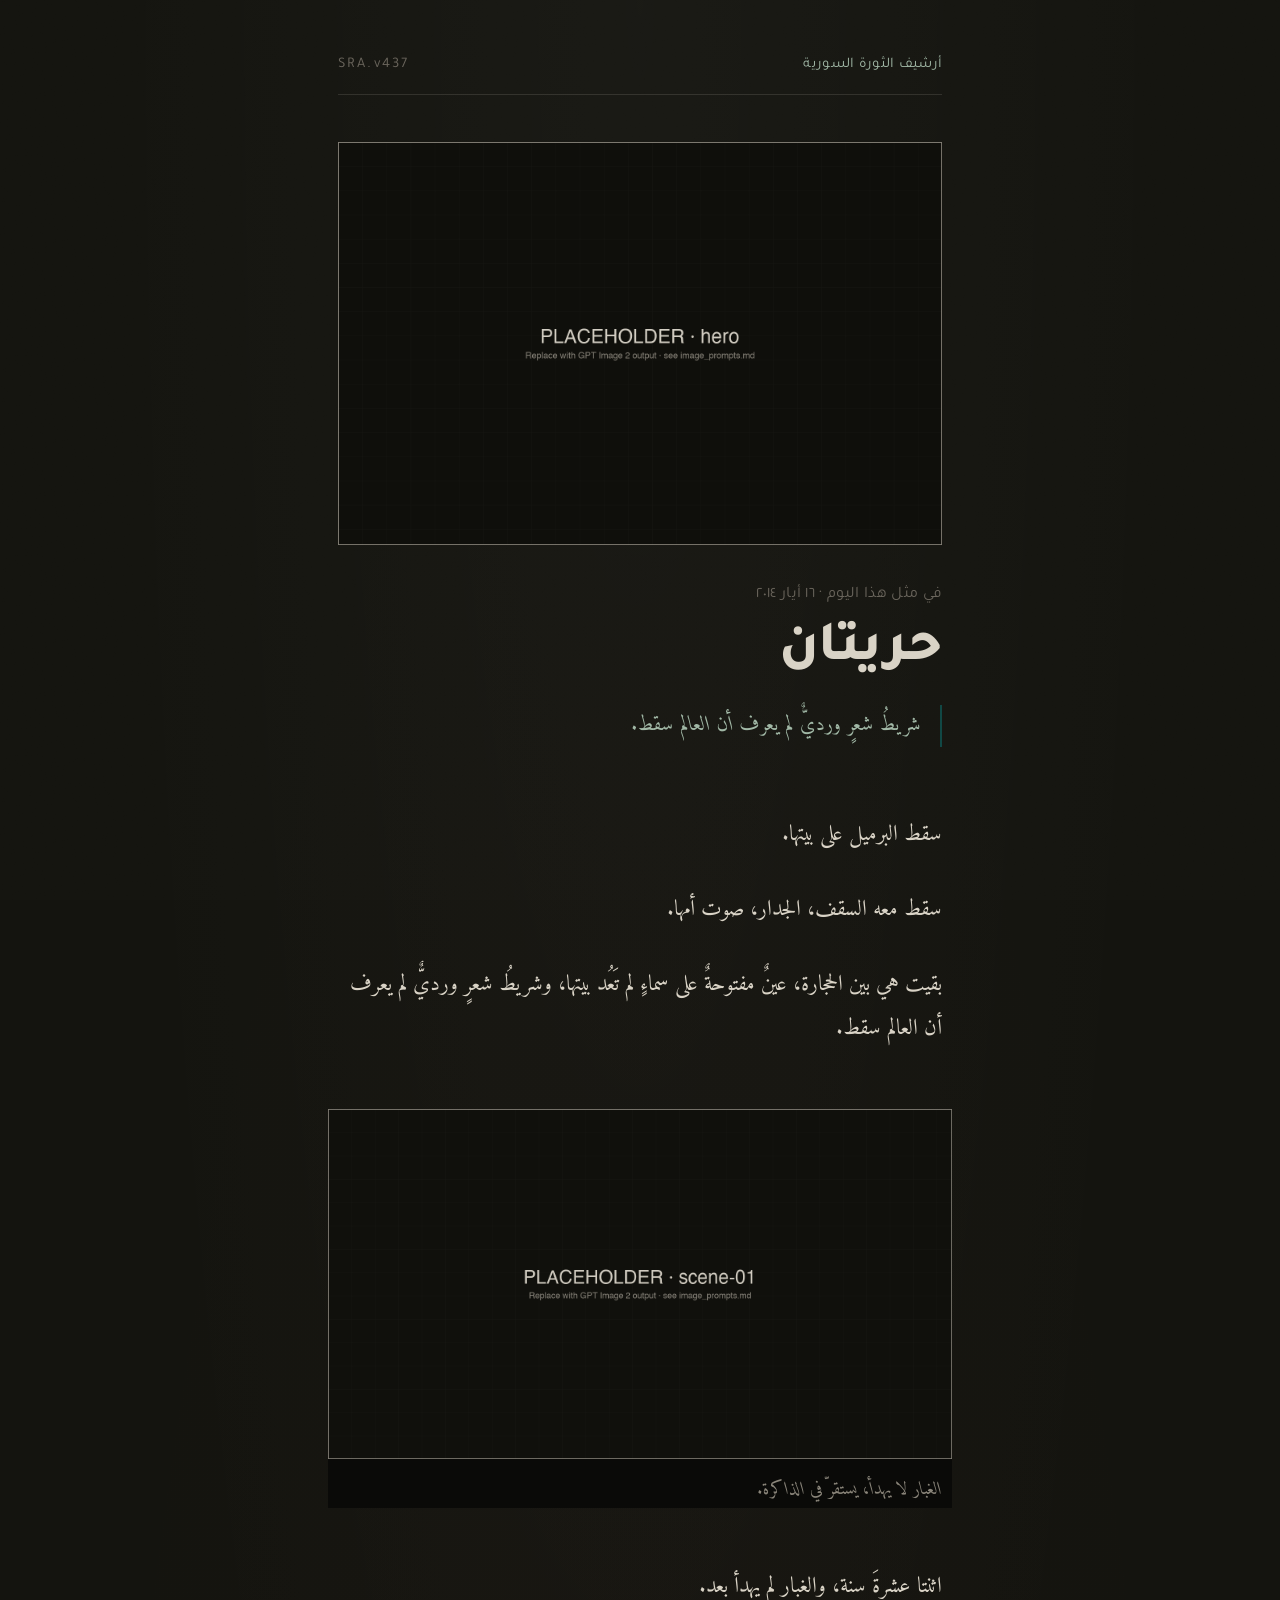
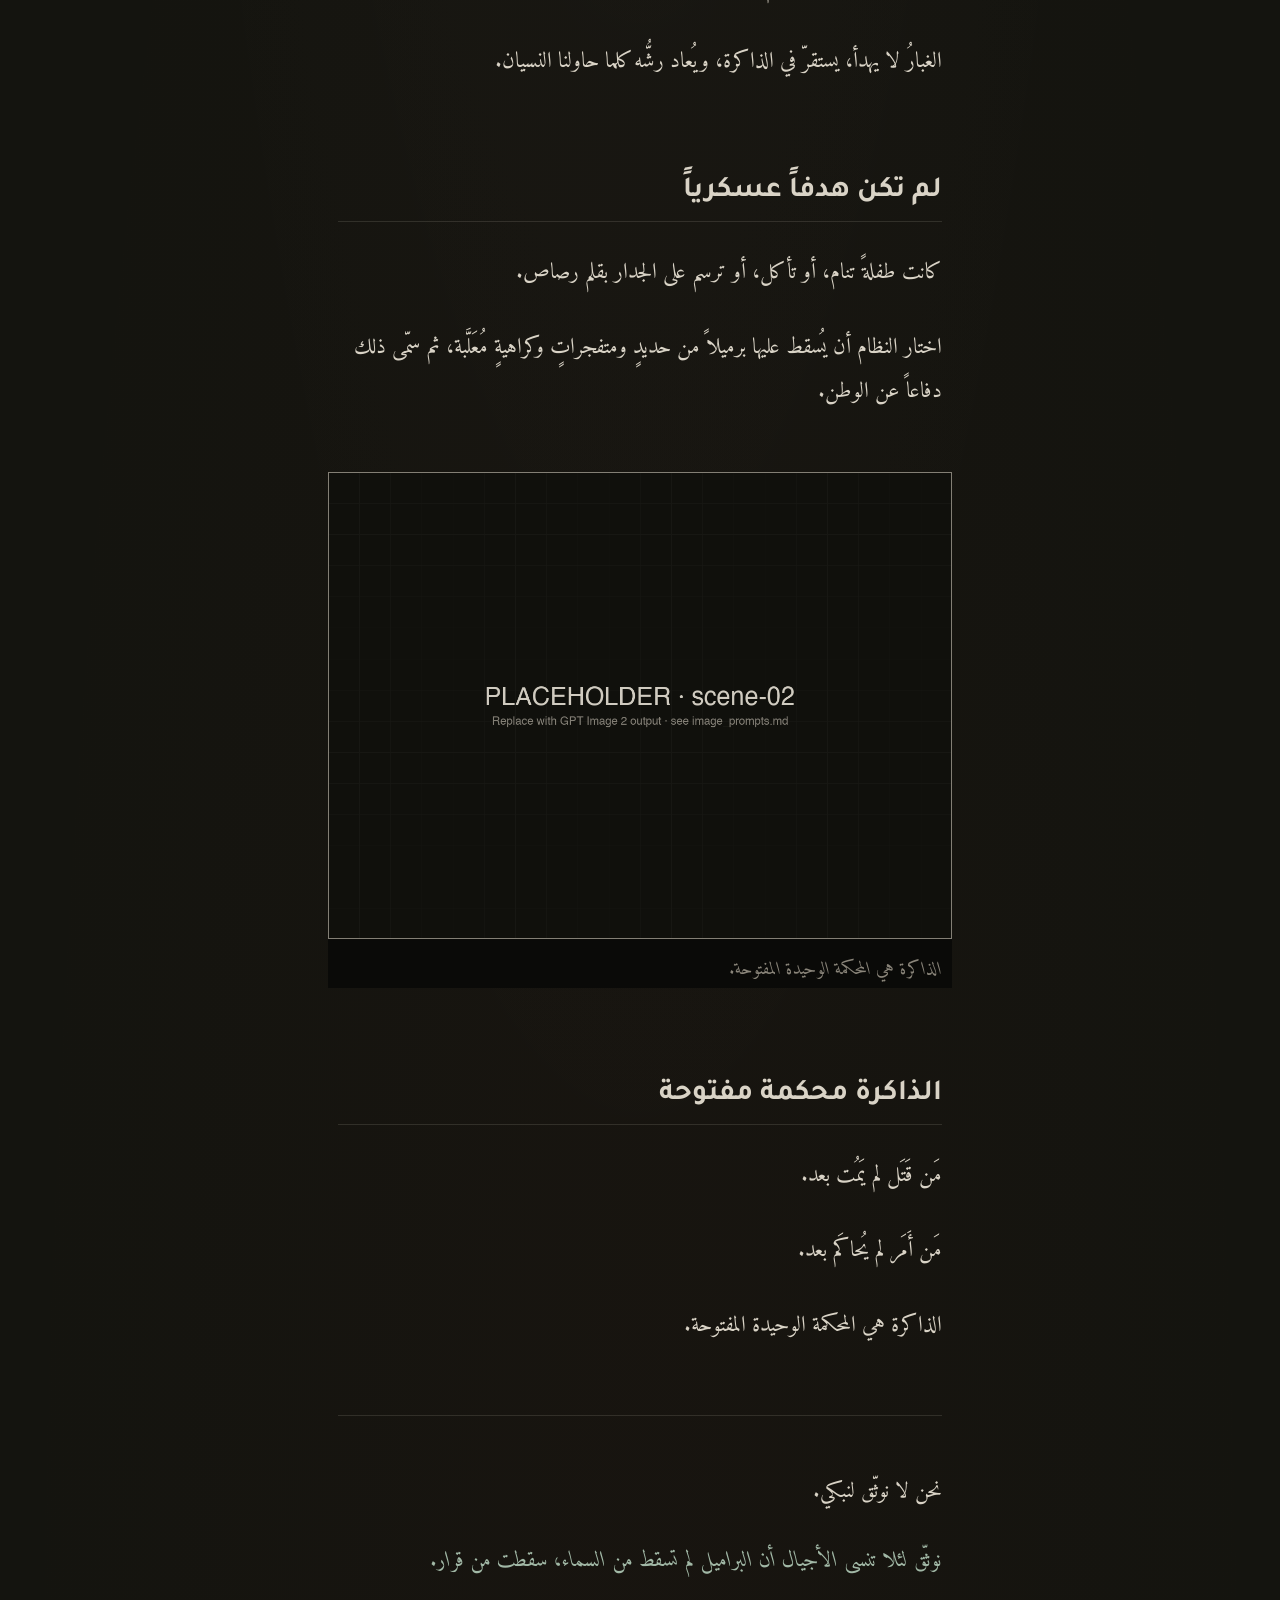
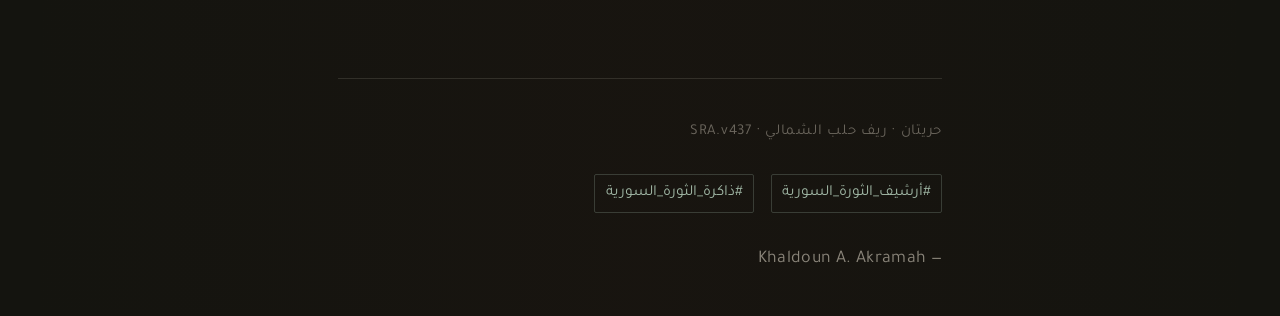
==== output/index.html @ 5348c0ab "Initial KhaldounVisualBuilder — system bootstrap - AGENTS.md: 9 hard rules + frontmatter handling + " ====
<!DOCTYPE html>
<html lang="ar" dir="rtl">
<head>
  <meta charset="UTF-8" />
  <meta name="viewport" content="width=device-width, initial-scale=1" />
  <title>حريتان — ١٦ أيار ٢٠١٤</title>
  <meta name="description" content="البراميل لم تسقط من السماء، سقطت من قرار. أرشيف الثورة السورية." />
  <link rel="preconnect" href="https://fonts.googleapis.com">
  <link rel="preconnect" href="https://fonts.gstatic.com" crossorigin>
  <link href="https://fonts.googleapis.com/css2?family=Tajawal:wght@400;500;700;800&family=Amiri:ital,wght@0,400;0,700;1,400&display=swap" rel="stylesheet">
  <link rel="stylesheet" href="style.css" />
</head>
<body>
  <main>

    <header class="archive-strip">
      <span class="archive-label">أرشيف الثورة السورية</span>
      <span class="archive-code">SRA.v437</span>
    </header>

    <section class="hero">
      <figure>
        <img src="images/hero.png" alt="بين الحجارة، شريط شعر وردي وغبار يستقر." />
      </figure>
      <p class="dateline">في مثل هذا اليوم &middot; ١٦ أيار ٢٠١٤</p>
      <h1>حريتان</h1>
      <p class="caption">شريطُ شعرٍ ورديٌّ لم يعرف أن العالم سقط.</p>
    </section>

    <article>

      <p>سقط البرميل على بيتها.</p>
      <p>سقط معه السقف، الجدار، صوت أمها.</p>
      <p>بقيت هي بين الحجارة، عينٌ مفتوحةٌ على سماءٍ لم تَعُد بيتها، وشريطُ شعرٍ ورديٌّ لم يعرف أن العالم سقط.</p>

      <figure class="inline">
        <img src="images/scene-01.png" alt="غبار يستقر فوق ركام بيت بعد سنوات." />
        <figcaption>الغبار لا يهدأ، يستقرّ في الذاكرة.</figcaption>
      </figure>

      <p>اثنتا عشرةَ سنة، والغبار لم يهدأ بعد.</p>
      <p>الغبارُ لا يهدأ، يستقرّ في الذاكرة، ويُعاد رشُّه كلما حاولنا النسيان.</p>

      <h2>لم تكن هدفاً عسكرياً</h2>
      <p>كانت طفلةً تنام، أو تأكل، أو ترسم على الجدار بقلم رصاص.</p>
      <p>اختار النظام أن يُسقط عليها برميلاً من حديدٍ ومتفجراتٍ وكراهيةٍ مُعَلَّبة، ثم سمّى ذلك دفاعاً عن الوطن.</p>

      <figure class="inline">
        <img src="images/scene-02.png" alt="ملف مفتوح فوق طاولة خشب، ضوء شرقي خافت." />
        <figcaption>الذاكرة هي المحكمة الوحيدة المفتوحة.</figcaption>
      </figure>

      <h2>الذاكرة محكمة مفتوحة</h2>
      <p>مَن قَتَل لم يَمُت بعد.</p>
      <p>مَن أَمَر لم يُحاكَم بعد.</p>
      <p>الذاكرة هي المحكمة الوحيدة المفتوحة.</p>

      <hr />

      <p class="closing">نحن لا نوثّق لنبكي.</p>
      <p class="closing">نوثّق لئلا تنسى الأجيال أن البراميل لم تسقط من السماء، سقطت من قرار.</p>

    </article>

    <footer>
      <p class="location">حريتان &middot; ريف حلب الشمالي &middot; SRA.v437</p>
      <p class="tags">
        <span class="tag">#أرشيف_الثورة_السورية</span>
        <span class="tag">#ذاكرة_الثورة_السورية</span>
      </p>
      <p class="signature">— Khaldoun A. Akramah</p>
    </footer>

  </main>
</body>
</html>
---- output/style.css ----
/* KhaldounVisualBuilder — حريتان
   التصنيف البصري: 1 — ثقيل/أرشيفي
   اللوحة: خرسانة باردة + تآكل + رماد + لون سوريا للتوقيع
*/

:root {
  /* لوحة ثقيلة/أرشيفية */
  --bg:          #14140f;     /* رماد ليلي */
  --paper:       #1c1c17;     /* ورق محروق */
  --ink:         #d9d3c6;     /* عظمي مُترَّب */
  --ink-dim:     #8a857a;     /* رمادي دافئ */
  --muted:       #6a655c;
  --rule:        rgba(217, 211, 198, 0.14);

  /* لمسات سوريا — للتوقيع والأقسام البارزة */
  --syria-deep:  #114845;
  --syria-soft:  #A1B8A6;
  --blood:       #7a1f1f;     /* ختم أرشيفي خافت */

  /* تيبوغرافيا */
  --serif:    "Amiri", "Times New Roman", serif;          /* للمتن — وقار */
  --sans:     "Tajawal", "IBM Plex Sans Arabic", system-ui, sans-serif;

  --max-w:    680px;
  --gutter:   clamp(1rem, 4vw, 2rem);
}

* { box-sizing: border-box; }

html, body {
  margin: 0;
  padding: 0;
  background: var(--bg);
  color: var(--ink);
  font-family: var(--serif);
  font-size: clamp(1.05rem, 1rem + 0.25vw, 1.18rem);
  line-height: 2;
  text-rendering: optimizeLegibility;
  -webkit-font-smoothing: antialiased;
  background-image:
    radial-gradient(ellipse at top, rgba(255,255,255,0.025), transparent 60%),
    radial-gradient(ellipse at bottom, rgba(122, 31, 31, 0.04), transparent 70%);
  min-height: 100vh;
}

/* خامة فيلم خفيفة على الخلفية كلها */
body::before {
  content: "";
  position: fixed;
  inset: 0;
  pointer-events: none;
  background-image: url("data:image/svg+xml;utf8,<svg xmlns='http://www.w3.org/2000/svg' width='200' height='200'><filter id='n'><feTurbulence type='fractalNoise' baseFrequency='0.9' numOctaves='2' stitchTiles='stitch'/><feColorMatrix values='0 0 0 0 0.85  0 0 0 0 0.83  0 0 0 0 0.78  0 0 0 0.05 0'/></filter><rect width='100%25' height='100%25' filter='url(%23n)'/></svg>");
  opacity: 0.55;
  mix-blend-mode: overlay;
  z-index: 1;
}

main {
  position: relative;
  z-index: 2;
  max-width: var(--max-w);
  margin: 0 auto;
  padding: var(--gutter);
}

/* شريط أرشيف علوي */
.archive-strip {
  display: flex;
  justify-content: space-between;
  align-items: center;
  padding: 0.7rem 0;
  margin-bottom: 2.5rem;
  border-bottom: 1px solid var(--rule);
  font-family: var(--sans);
  font-size: 0.78rem;
  letter-spacing: 0.02em;
  color: var(--ink-dim);
  text-transform: none;
}
.archive-label {
  color: var(--syria-soft);
}
.archive-code {
  font-feature-settings: "tnum";
  letter-spacing: 0.15em;
  color: var(--muted);
}

/* Hero */
.hero {
  margin: 0 0 3.5rem;
}
.hero figure {
  margin: 0 0 1.8rem;
  position: relative;
  background: #0a0a08;
  overflow: hidden;
}
.hero img {
  width: 100%;
  height: auto;
  display: block;
  filter: contrast(1.04) saturate(0.85) brightness(0.96);
}
.hero .dateline {
  font-family: var(--sans);
  font-size: 0.85rem;
  color: var(--muted);
  letter-spacing: 0.02em;
  margin: 0 0 0.4rem;
}
.hero h1 {
  font-family: var(--sans);
  font-weight: 800;
  font-size: clamp(2rem, 1.4rem + 2.4vw, 3rem);
  line-height: 1.2;
  margin: 0 0 1rem;
  color: var(--ink);
  letter-spacing: -0.01em;
}
.hero .caption {
  font-family: var(--serif);
  font-style: italic;
  font-size: 1.1rem;
  color: var(--syria-soft);
  margin: 0;
  padding-inline-start: 1rem;
  border-inline-start: 2px solid var(--syria-deep);
}

/* المتن */
article {
  margin-top: 1rem;
}
article p {
  margin: 0 0 1.4em;
  text-align: start;
}
article h2 {
  font-family: var(--sans);
  font-weight: 700;
  font-size: clamp(1.25rem, 1.1rem + 0.7vw, 1.55rem);
  line-height: 1.4;
  margin: 3em 0 1em;
  color: var(--ink);
  padding-bottom: 0.4rem;
  border-bottom: 1px solid var(--rule);
}

/* الصور الداخلية */
figure.inline {
  margin: 2.6em -0.5rem;
  background: #0a0a08;
}
figure.inline img {
  width: 100%;
  height: auto;
  display: block;
  filter: contrast(1.03) saturate(0.85) brightness(0.95);
}
figure.inline figcaption {
  font-family: var(--serif);
  font-style: italic;
  font-size: 0.95rem;
  color: var(--ink-dim);
  margin: 0.7em 0.5rem 0;
  text-align: start;
}

/* صور placeholder قبل التوليد */
img[src$=".png"]:not([alt=""]) {
  background:
    linear-gradient(135deg, #1a1a14 0%, #0d0d09 100%);
  min-height: 200px;
}

hr {
  border: 0;
  border-top: 1px solid var(--rule);
  margin: 3em 0 2.5em;
}

p.closing {
  font-size: 1.15rem;
  color: var(--ink);
  margin-bottom: 1.2em;
}
p.closing:last-of-type {
  color: var(--syria-soft);
  font-style: italic;
}

/* Footer */
footer {
  margin-top: 5rem;
  padding-top: 2rem;
  border-top: 1px solid var(--rule);
  font-family: var(--sans);
}
footer .location {
  font-size: 0.8rem;
  color: var(--muted);
  letter-spacing: 0.05em;
  margin: 0 0 1.2rem;
}
footer .tags {
  margin: 0 0 1.5rem;
}
footer .tag {
  display: inline-block;
  font-size: 0.82rem;
  color: var(--syria-soft);
  margin-inline-end: 0.6rem;
  padding: 0.15rem 0.55rem;
  border: 1px solid rgba(161, 184, 166, 0.25);
  border-radius: 2px;
}
footer .signature {
  font-size: 0.95rem;
  color: var(--ink-dim);
  margin: 0;
  letter-spacing: 0.02em;
}

/* موبايل */
@media (max-width: 540px) {
  html, body { font-size: 1rem; line-height: 1.95; }
  main { padding: 1.1rem; }
  .archive-strip { font-size: 0.72rem; }
  figure.inline { margin-inline: 0; }
  .hero .caption { font-size: 1rem; }
}

/* احترام تفضيل تقليل الحركة (لا توجد حركة الآن، لكن مبدأياً) */
@media (prefers-reduced-motion: reduce) {
  * { animation: none !important; transition: none !important; }
}
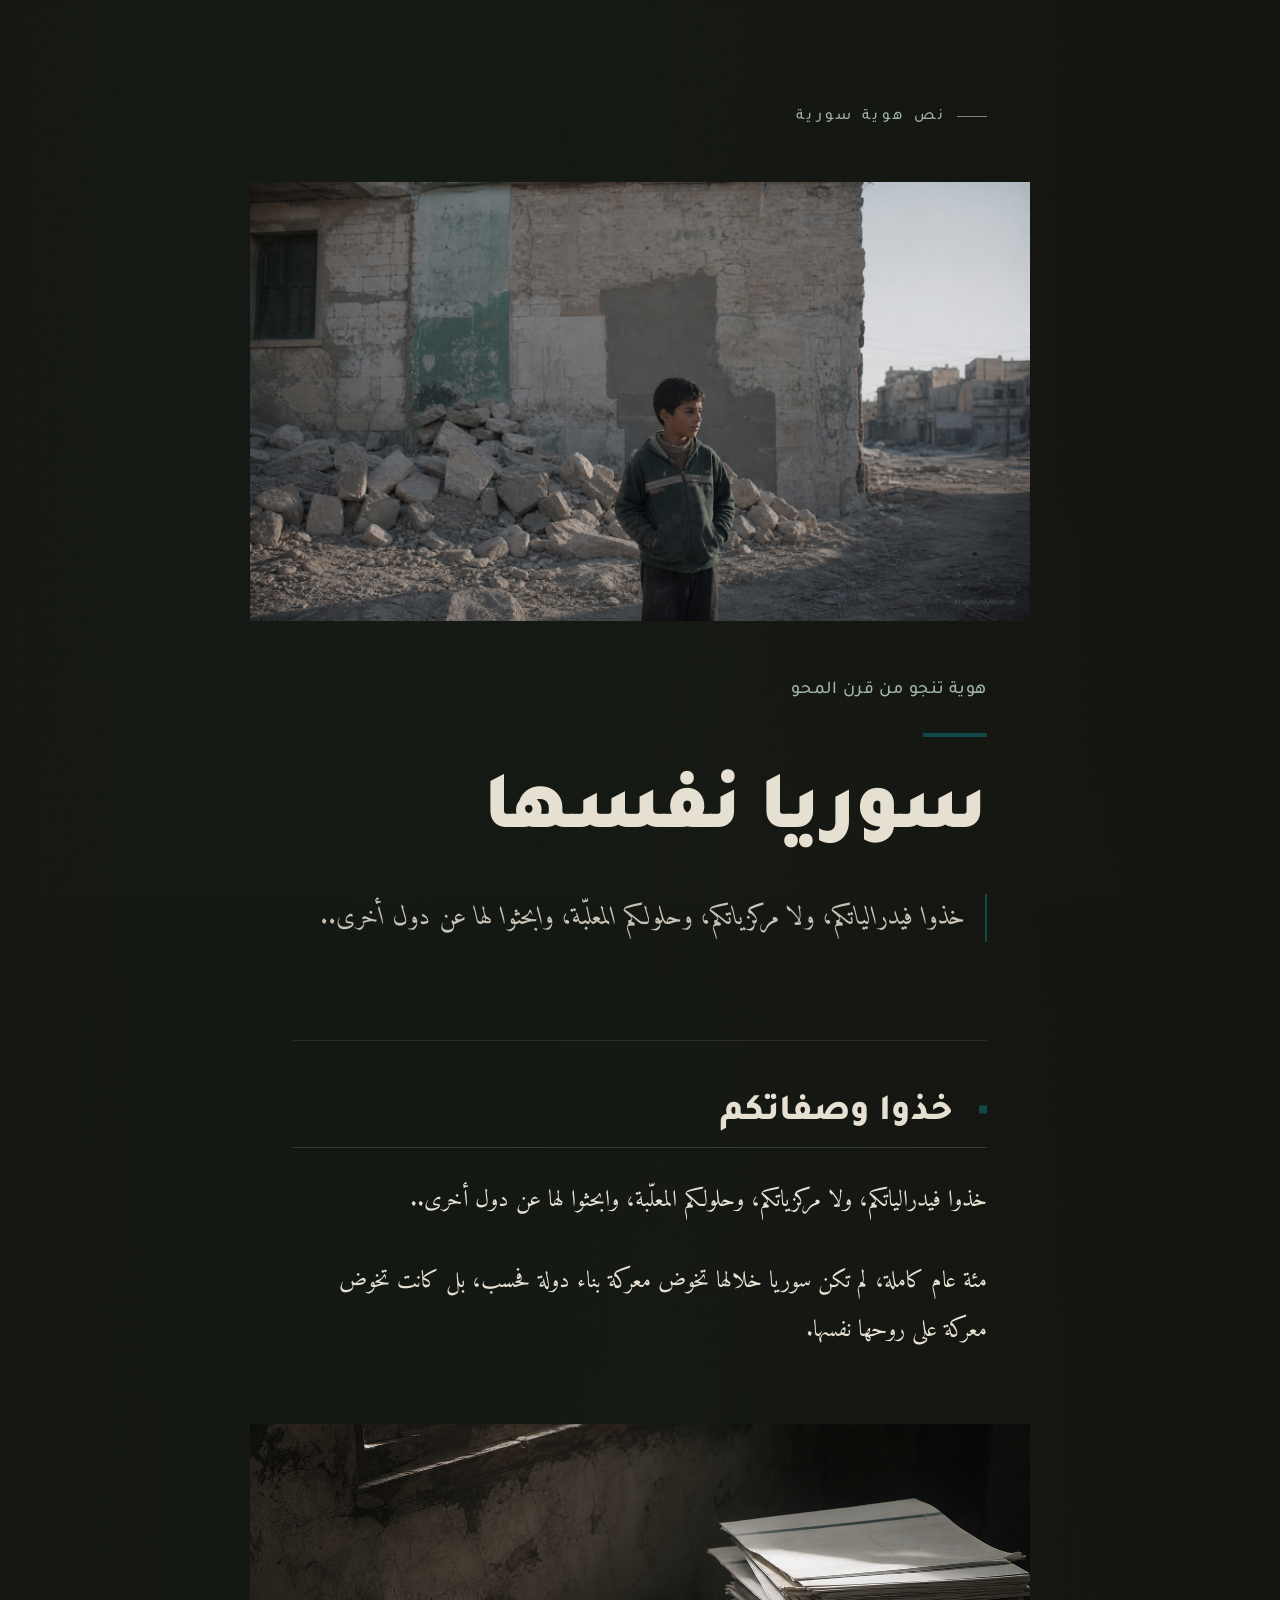
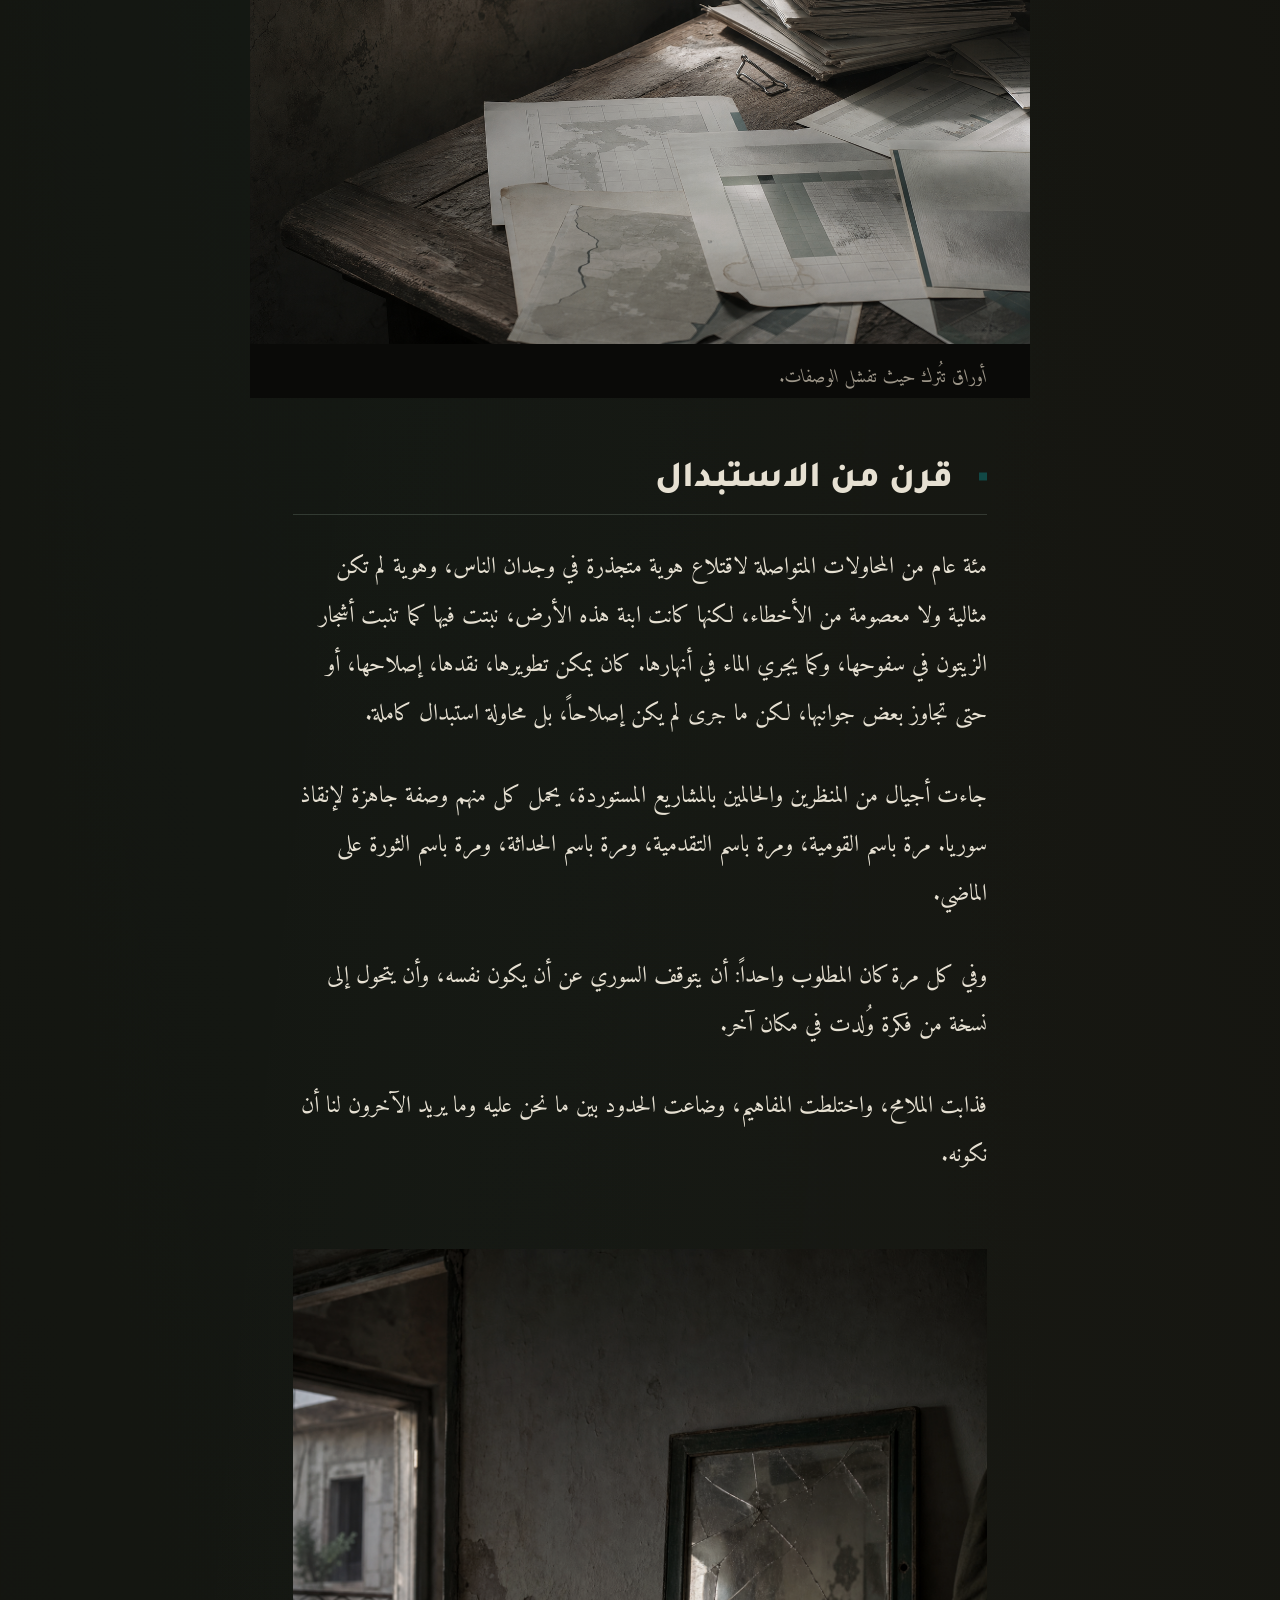
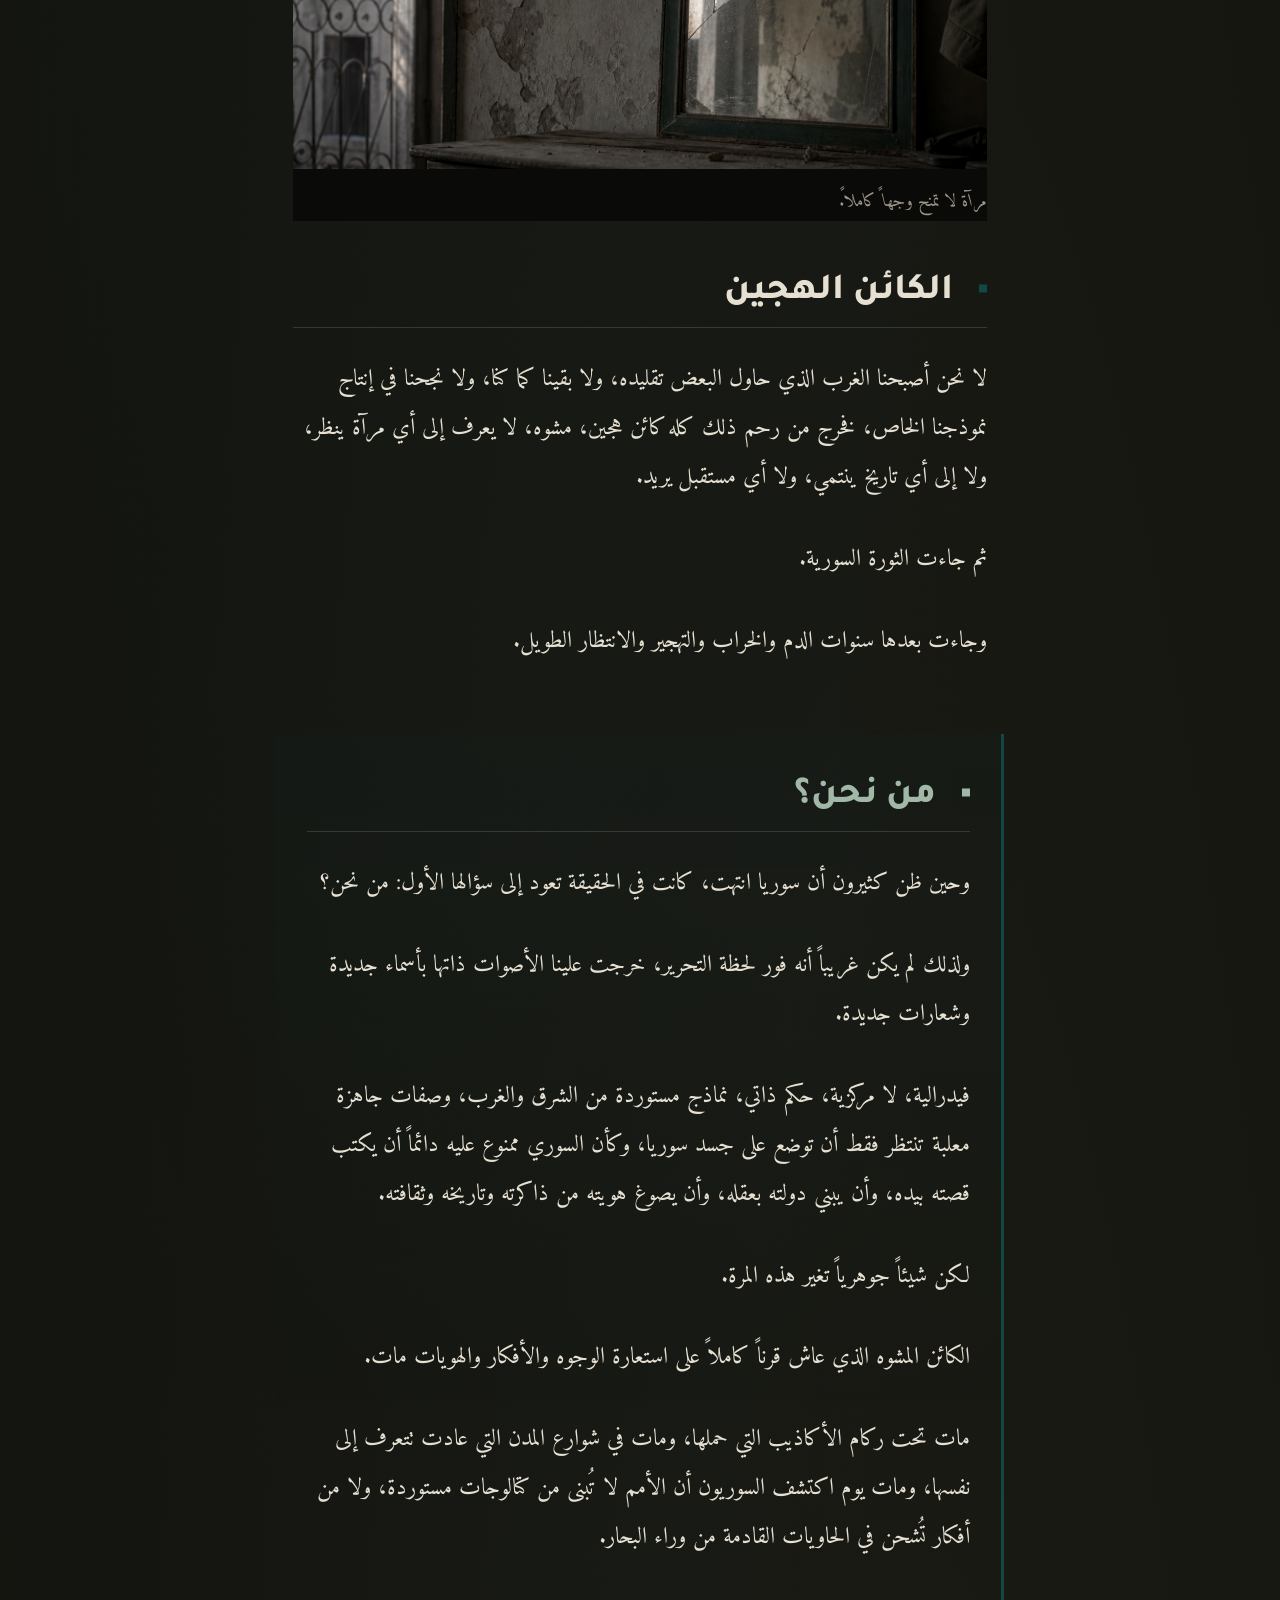
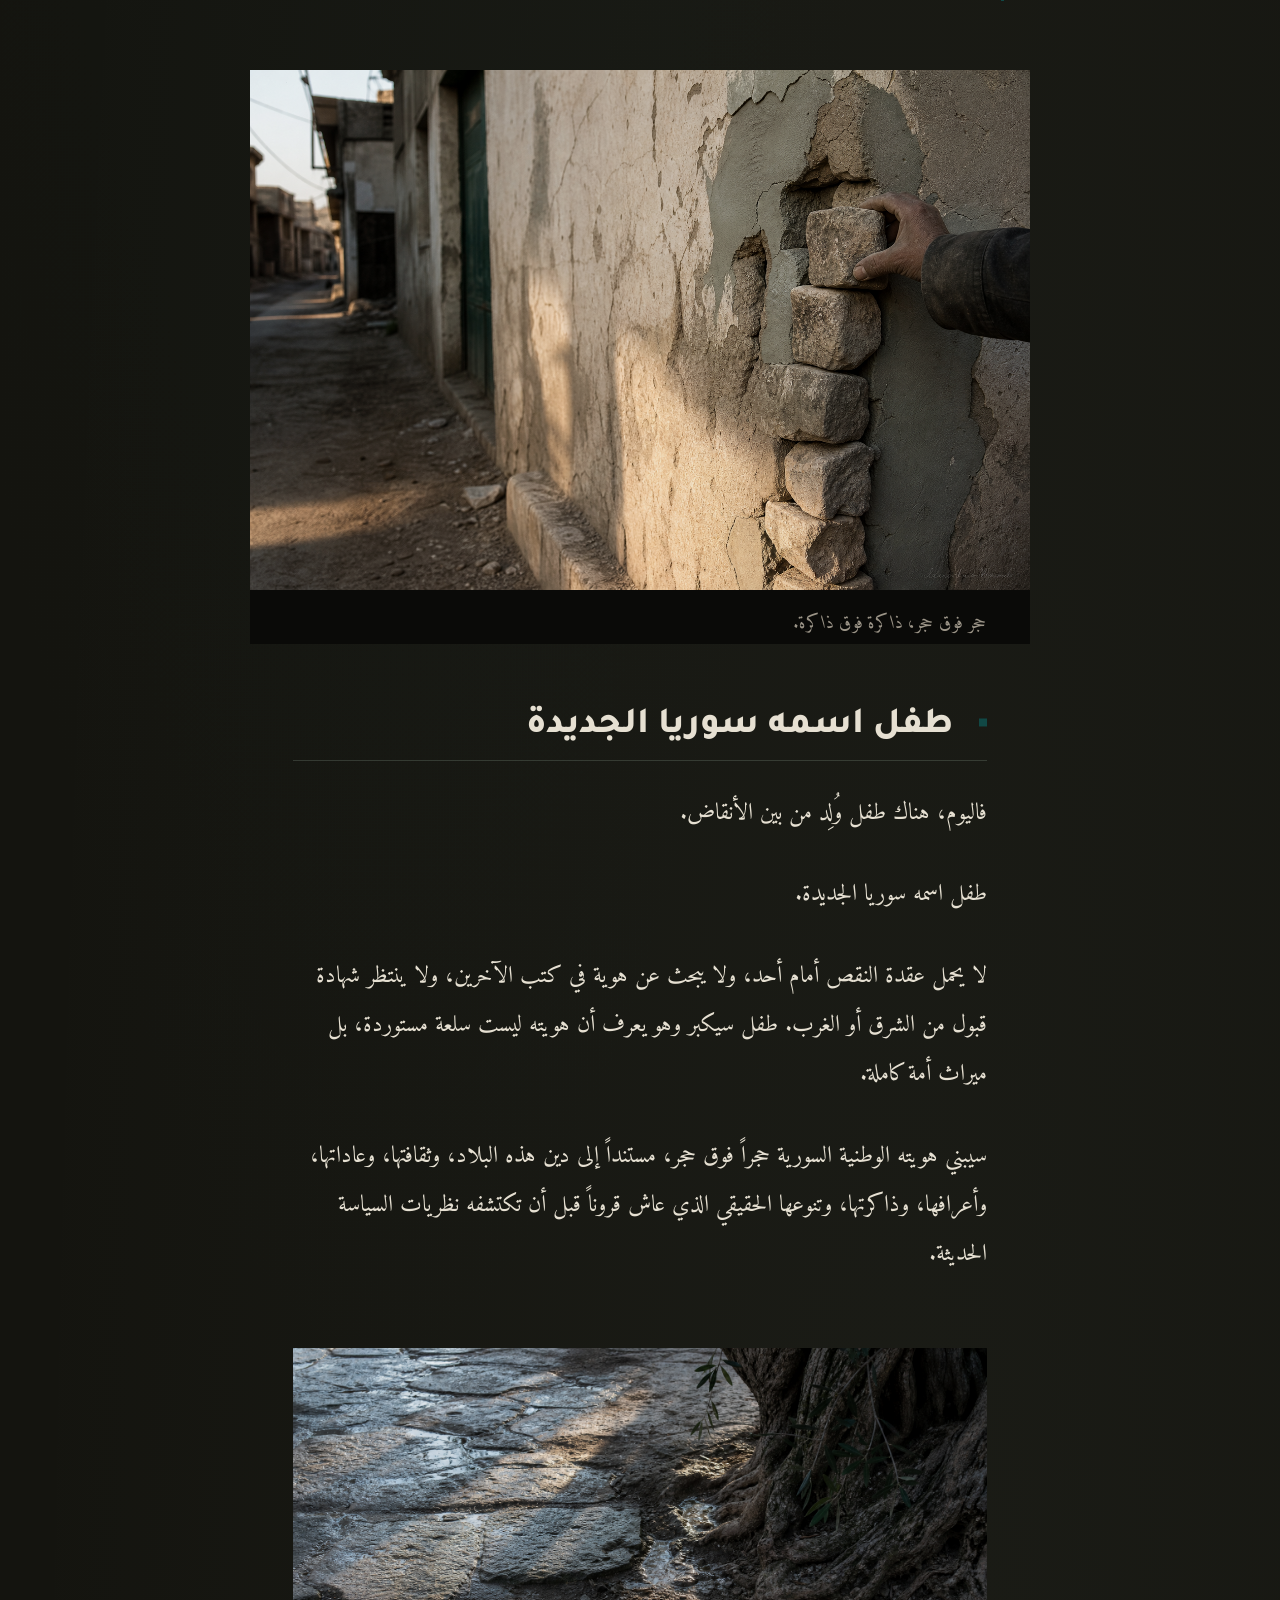
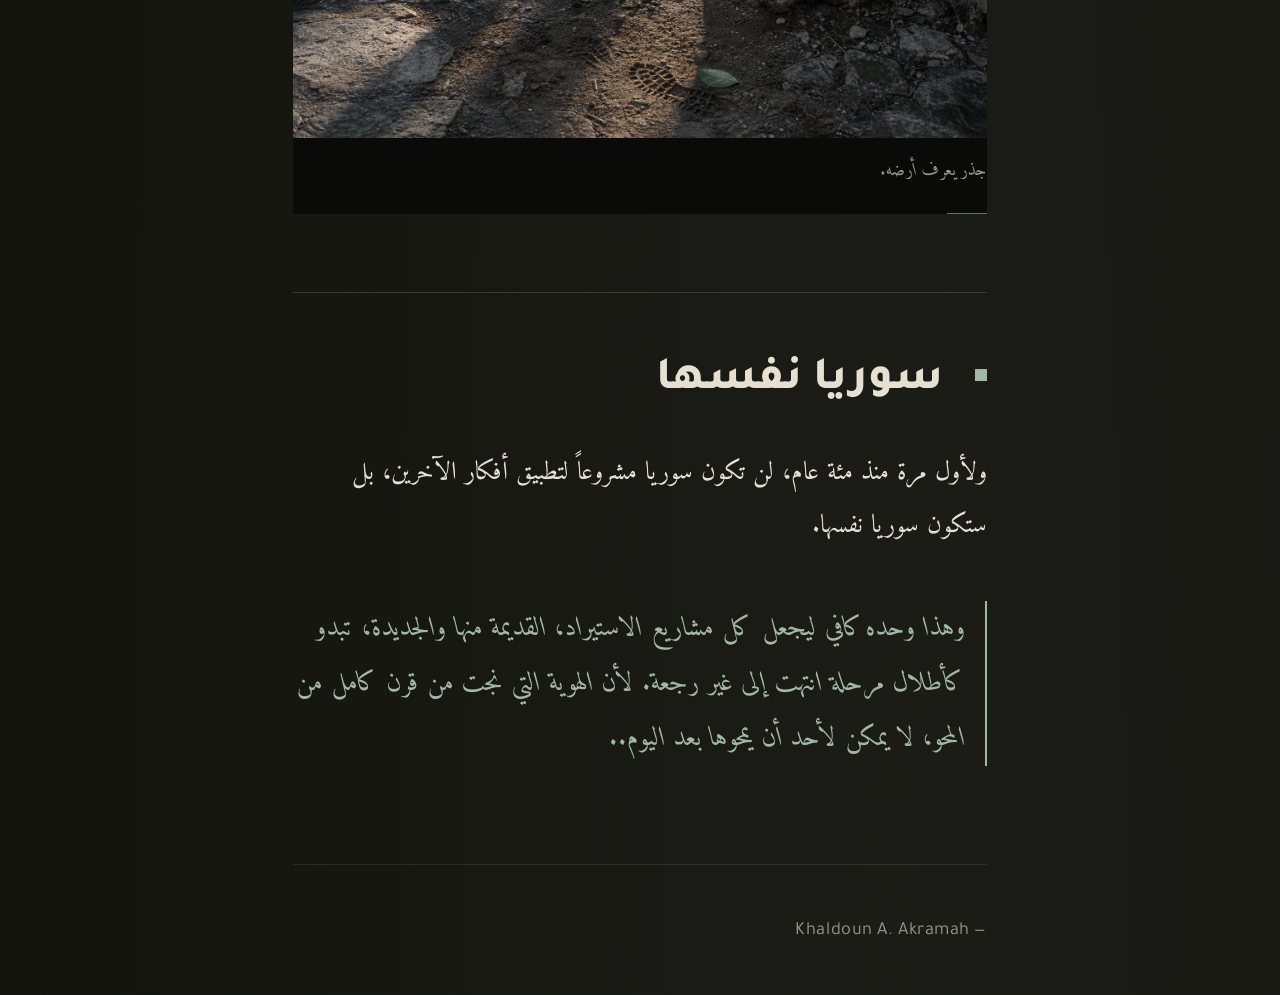
==== commit 4a7b7c74: "Refocus to HTML-only builder + سوريا نفسها build Scope shift: - KhaldounVisualBuilder now builds HTM" ====
--- a/output/index.html
+++ b/output/index.html
@@ -3,74 +3,94 @@
 <head>
   <meta charset="UTF-8" />
   <meta name="viewport" content="width=device-width, initial-scale=1" />
-  <title>حريتان — ١٦ أيار ٢٠١٤</title>
-  <meta name="description" content="البراميل لم تسقط من السماء، سقطت من قرار. أرشيف الثورة السورية." />
-  <link rel="preconnect" href="https://fonts.googleapis.com">
-  <link rel="preconnect" href="https://fonts.gstatic.com" crossorigin>
-  <link href="https://fonts.googleapis.com/css2?family=Tajawal:wght@400;500;700;800&family=Amiri:ital,wght@0,400;0,700;1,400&display=swap" rel="stylesheet">
+  <title>سوريا نفسها</title>
+  <meta name="description" content="نص عن الهوية السورية ورفض الوصفات المستوردة لبناء سوريا الجديدة." />
   <link rel="stylesheet" href="style.css" />
 </head>
-<body>
+<body class="site-page">
   <main>
-
-    <header class="archive-strip">
-      <span class="archive-label">أرشيف الثورة السورية</span>
-      <span class="archive-code">SRA.v437</span>
-    </header>
-
-    <section class="hero">
-      <figure>
-        <img src="images/hero.png" alt="بين الحجارة، شريط شعر وردي وغبار يستقر." />
+    <section class="hero" aria-labelledby="page-title">
+      <div class="kicker">نص هوية سورية</div>
+      <figure class="hero-media">
+        <img src="images/hero.png" alt="طفل هادئ يقف بين ركام مدينة سورية في ضوء صباح بارد" />
       </figure>
-      <p class="dateline">في مثل هذا اليوم &middot; ١٦ أيار ٢٠١٤</p>
-      <h1>حريتان</h1>
-      <p class="caption">شريطُ شعرٍ ورديٌّ لم يعرف أن العالم سقط.</p>
+      <div class="hero-copy">
+        <p class="overline">هوية تنجو من قرن المحو</p>
+        <h1 id="page-title">سوريا نفسها</h1>
+        <p class="lead">خذوا فيدرالياتكم، ولا مركزياتكم، وحلولكم المعلّبة، وابحثوا لها عن دول أخرى..</p>
+      </div>
     </section>
 
-    <article>
+    <article class="essay">
+      <section class="essay-section" aria-labelledby="section-recipes">
+        <h2 id="section-recipes">خذوا وصفاتكم</h2>
+        <p>خذوا فيدرالياتكم، ولا مركزياتكم، وحلولكم المعلّبة، وابحثوا لها عن دول أخرى..</p>
+        <p>مئة عام كاملة، لم تكن سوريا خلالها تخوض معركة بناء دولة فحسب، بل كانت تخوض معركة على روحها نفسها.</p>
+      </section>
 
-      <p>سقط البرميل على بيتها.</p>
-      <p>سقط معه السقف، الجدار، صوت أمها.</p>
-      <p>بقيت هي بين الحجارة، عينٌ مفتوحةٌ على سماءٍ لم تَعُد بيتها، وشريطُ شعرٍ ورديٌّ لم يعرف أن العالم سقط.</p>
-
-      <figure class="inline">
-        <img src="images/scene-01.png" alt="غبار يستقر فوق ركام بيت بعد سنوات." />
-        <figcaption>الغبار لا يهدأ، يستقرّ في الذاكرة.</figcaption>
+      <figure class="wide-figure">
+        <img src="images/scene-01.png" alt="أوراق حكومية ورسوم بيانية مهملة بلا نص مقروء على طاولة خشنة" />
+        <figcaption>أوراق تُترك حيث تفشل الوصفات.</figcaption>
       </figure>
 
-      <p>اثنتا عشرةَ سنة، والغبار لم يهدأ بعد.</p>
-      <p>الغبارُ لا يهدأ، يستقرّ في الذاكرة، ويُعاد رشُّه كلما حاولنا النسيان.</p>
+      <section class="essay-section" aria-labelledby="section-century">
+        <h2 id="section-century">قرن من الاستبدال</h2>
+        <p>مئة عام من المحاولات المتواصلة لاقتلاع هوية متجذرة في وجدان الناس، وهوية لم تكن مثالية ولا معصومة من الأخطاء، لكنها كانت ابنة هذه الأرض، نبتت فيها كما تنبت أشجار الزيتون في سفوحها، وكما يجري الماء في أنهارها. كان يمكن تطويرها، نقدها، إصلاحها، أو حتى تجاوز بعض جوانبها، لكن ما جرى لم يكن إصلاحاً، بل محاولة استبدال كاملة.</p>
+        <p>جاءت أجيال من المنظرين والحالمين بالمشاريع المستوردة، يحمل كل منهم وصفة جاهزة لإنقاذ سوريا. مرة باسم القومية، ومرة باسم التقدمية، ومرة باسم الحداثة، ومرة باسم الثورة على الماضي.</p>
+        <p>وفي كل مرة كان المطلوب واحداً: أن يتوقف السوري عن أن يكون نفسه، وأن يتحول إلى نسخة من فكرة وُلدت في مكان آخر.</p>
+        <p>فذابت الملامح، واختلطت المفاهيم، وضاعت الحدود بين ما نحن عليه وما يريد الآخرون لنا أن نكونه.</p>
+      </section>
 
-      <h2>لم تكن هدفاً عسكرياً</h2>
-      <p>كانت طفلةً تنام، أو تأكل، أو ترسم على الجدار بقلم رصاص.</p>
-      <p>اختار النظام أن يُسقط عليها برميلاً من حديدٍ ومتفجراتٍ وكراهيةٍ مُعَلَّبة، ثم سمّى ذلك دفاعاً عن الوطن.</p>
-
-      <figure class="inline">
-        <img src="images/scene-02.png" alt="ملف مفتوح فوق طاولة خشب، ضوء شرقي خافت." />
-        <figcaption>الذاكرة هي المحكمة الوحيدة المفتوحة.</figcaption>
+      <figure class="inset-figure">
+        <img src="images/scene-02.png" alt="مرآة متشققة في غرفة سورية متعبة لا تعكس وجهاً كاملاً" />
+        <figcaption>مرآة لا تمنح وجهاً كاملاً.</figcaption>
       </figure>
 
-      <h2>الذاكرة محكمة مفتوحة</h2>
-      <p>مَن قَتَل لم يَمُت بعد.</p>
-      <p>مَن أَمَر لم يُحاكَم بعد.</p>
-      <p>الذاكرة هي المحكمة الوحيدة المفتوحة.</p>
+      <section class="essay-section" aria-labelledby="section-hybrid">
+        <h2 id="section-hybrid">الكائن الهجين</h2>
+        <p>لا نحن أصبحنا الغرب الذي حاول البعض تقليده، ولا بقينا كما كنا، ولا نجحنا في إنتاج نموذجنا الخاص، فخرج من رحم ذلك كله كائن هجين، مشوه، لا يعرف إلى أي مرآة ينظر، ولا إلى أي تاريخ ينتمي، ولا أي مستقبل يريد.</p>
+        <p>ثم جاءت الثورة السورية.</p>
+        <p>وجاءت بعدها سنوات الدم والخراب والتهجير والانتظار الطويل.</p>
+      </section>
 
-      <hr />
+      <section class="essay-section question-section" aria-labelledby="section-question">
+        <h2 id="section-question">من نحن؟</h2>
+        <p>وحين ظن كثيرون أن سوريا انتهت، كانت في الحقيقة تعود إلى سؤالها الأول: من نحن؟</p>
+        <p>ولذلك لم يكن غريباً أنه فور لحظة التحرير، خرجت علينا الأصوات ذاتها بأسماء جديدة وشعارات جديدة.</p>
+        <p>فيدرالية، لا مركزية، حكم ذاتي، نماذج مستوردة من الشرق والغرب، وصفات جاهزة معلبة تنتظر فقط أن توضع على جسد سوريا، وكأن السوري ممنوع عليه دائماً أن يكتب قصته بيده، وأن يبني دولته بعقله، وأن يصوغ هويته من ذاكرته وتاريخه وثقافته.</p>
+        <p>لكن شيئاً جوهرياً تغير هذه المرة.</p>
+        <p>الكائن المشوه الذي عاش قرناً كاملاً على استعارة الوجوه والأفكار والهويات مات.</p>
+        <p>مات تحت ركام الأكاذيب التي حملها، ومات في شوارع المدن التي عادت تتعرف إلى نفسها، ومات يوم اكتشف السوريون أن الأمم لا تُبنى من كتالوجات مستوردة، ولا من أفكار تُشحن في الحاويات القادمة من وراء البحار.</p>
+      </section>
 
-      <p class="closing">نحن لا نوثّق لنبكي.</p>
-      <p class="closing">نوثّق لئلا تنسى الأجيال أن البراميل لم تسقط من السماء، سقطت من قرار.</p>
+      <figure class="wide-figure">
+        <img src="images/scene-03.png" alt="جدار سوري نصف مرمم وحجارة موضوعة بتأن في شارع هادئ" />
+        <figcaption>حجر فوق حجر، ذاكرة فوق ذاكرة.</figcaption>
+      </figure>
 
+      <section class="essay-section" aria-labelledby="section-child">
+        <h2 id="section-child">طفل اسمه سوريا الجديدة</h2>
+        <p>فاليوم، هناك طفل وُلِد من بين الأنقاض.</p>
+        <p>طفل اسمه سوريا الجديدة.</p>
+        <p>لا يحمل عقدة النقص أمام أحد، ولا يبحث عن هوية في كتب الآخرين، ولا ينتظر شهادة قبول من الشرق أو الغرب. طفل سيكبر وهو يعرف أن هويته ليست سلعة مستوردة، بل ميراث أمة كاملة.</p>
+        <p>سيبني هويته الوطنية السورية حجراً فوق حجر، مستنداً إلى دين هذه البلاد، وثقافتها، وعاداتها، وأعرافها، وذاكرتها، وتنوعها الحقيقي الذي عاش قروناً قبل أن تكتشفه نظريات السياسة الحديثة.</p>
+      </section>
+
+      <figure class="inset-figure final-figure">
+        <img src="images/scene-04.png" alt="ظل شجرة زيتون قرب حجر قديم وأثر ماء على أرض سورية" />
+        <figcaption>جذر يعرف أرضه.</figcaption>
+      </figure>
+
+      <section class="essay-section ending-section" aria-labelledby="section-itself">
+        <h2 id="section-itself">سوريا نفسها</h2>
+        <p>ولأول مرة منذ مئة عام، لن تكون سوريا مشروعاً لتطبيق أفكار الآخرين، بل ستكون سوريا نفسها.</p>
+        <p>وهذا وحده كافي ليجعل كل مشاريع الاستيراد، القديمة منها والجديدة، تبدو كأطلال مرحلة انتهت إلى غير رجعة. لأن الهوية التي نجت من قرن كامل من المحو، لا يمكن لأحد أن يمحوها بعد اليوم..</p>
+      </section>
     </article>
 
     <footer>
-      <p class="location">حريتان &middot; ريف حلب الشمالي &middot; SRA.v437</p>
-      <p class="tags">
-        <span class="tag">#أرشيف_الثورة_السورية</span>
-        <span class="tag">#ذاكرة_الثورة_السورية</span>
-      </p>
-      <p class="signature">— Khaldoun A. Akramah</p>
+      <p>— Khaldoun A. Akramah</p>
     </footer>
-
   </main>
 </body>
 </html>
--- a/output/style.css
+++ b/output/style.css
@@ -1,28 +1,41 @@
-/* KhaldounVisualBuilder — حريتان
-   التصنيف البصري: 1 — ثقيل/أرشيفي
-   اللوحة: خرسانة باردة + تآكل + رماد + لون سوريا للتوقيع
+/* KhaldounVisualBuilder — سوريا نفسها
+   التصنيف البصري: 4 — شاعري/تأملي (Hope with Wound)
+   اللوحة: deep Syrian green + soft sage + charcoal + aged ivory + concrete + muted earth
+   متوافق مع: output/index.html + output/poster.html
 */
 
+@import url("https://fonts.googleapis.com/css2?family=Tajawal:wght@400;500;700;900&family=Amiri:wght@400;700&display=swap");
+
 :root {
-  /* لوحة ثقيلة/أرشيفية */
-  --bg:          #14140f;     /* رماد ليلي */
-  --paper:       #1c1c17;     /* ورق محروق */
-  --ink:         #d9d3c6;     /* عظمي مُترَّب */
-  --ink-dim:     #8a857a;     /* رمادي دافئ */
-  --muted:       #6a655c;
-  --rule:        rgba(217, 211, 198, 0.14);
-
-  /* لمسات سوريا — للتوقيع والأقسام البارزة */
-  --syria-deep:  #114845;
-  --syria-soft:  #A1B8A6;
-  --blood:       #7a1f1f;     /* ختم أرشيفي خافت */
+  /* الخلفية */
+  --bg:           #14140f;
+  --bg-paper:     #1a1a14;
+  --bg-card:      #1c1c17;
+
+  /* النص */
+  --ink:          #e6e0d2;
+  --ink-soft:     #c9c3b5;
+  --ink-dim:      #9c9588;
+  --muted:        #6a655c;
+
+  /* سوريا */
+  --syria-deep:   #114845;
+  --syria-soft:   #A1B8A6;
+  --syria-glow:   rgba(161, 184, 166, 0.12);
+
+  /* أرضي */
+  --earth:        #3a342a;
+  --stone:        #2a2620;
+  --rule:         rgba(230, 224, 210, 0.10);
+  --rule-bold:    rgba(161, 184, 166, 0.22);
 
   /* تيبوغرافيا */
-  --serif:    "Amiri", "Times New Roman", serif;          /* للمتن — وقار */
-  --sans:     "Tajawal", "IBM Plex Sans Arabic", system-ui, sans-serif;
-
-  --max-w:    680px;
-  --gutter:   clamp(1rem, 4vw, 2rem);
+  --serif:        "Amiri", "Times New Roman", serif;
+  --sans:         "Tajawal", "IBM Plex Sans Arabic", system-ui, sans-serif;
+
+  --max-w:        780px;
+  --max-w-wide:   1100px;
+  --gutter:       clamp(1rem, 4vw, 2.2rem);
 }
 
 * { box-sizing: border-box; }
@@ -33,24 +46,27 @@
   background: var(--bg);
   color: var(--ink);
   font-family: var(--serif);
-  font-size: clamp(1.05rem, 1rem + 0.25vw, 1.18rem);
-  line-height: 2;
+  font-size: clamp(1.08rem, 1rem + 0.3vw, 1.22rem);
+  line-height: 2.1;
   text-rendering: optimizeLegibility;
   -webkit-font-smoothing: antialiased;
+  min-height: 100vh;
+}
+
+body {
   background-image:
-    radial-gradient(ellipse at top, rgba(255,255,255,0.025), transparent 60%),
-    radial-gradient(ellipse at bottom, rgba(122, 31, 31, 0.04), transparent 70%);
-  min-height: 100vh;
-}
-
-/* خامة فيلم خفيفة على الخلفية كلها */
+    radial-gradient(ellipse at 30% 0%, rgba(17, 72, 69, 0.10), transparent 60%),
+    radial-gradient(ellipse at 70% 100%, rgba(161, 184, 166, 0.05), transparent 70%);
+}
+
+/* خامة فيلم */
 body::before {
   content: "";
   position: fixed;
   inset: 0;
   pointer-events: none;
-  background-image: url("data:image/svg+xml;utf8,<svg xmlns='http://www.w3.org/2000/svg' width='200' height='200'><filter id='n'><feTurbulence type='fractalNoise' baseFrequency='0.9' numOctaves='2' stitchTiles='stitch'/><feColorMatrix values='0 0 0 0 0.85  0 0 0 0 0.83  0 0 0 0 0.78  0 0 0 0.05 0'/></filter><rect width='100%25' height='100%25' filter='url(%23n)'/></svg>");
-  opacity: 0.55;
+  background-image: url("data:image/svg+xml;utf8,<svg xmlns='http://www.w3.org/2000/svg' width='220' height='220'><filter id='n'><feTurbulence type='fractalNoise' baseFrequency='0.85' numOctaves='2' stitchTiles='stitch'/><feColorMatrix values='0 0 0 0 0.9  0 0 0 0 0.88  0 0 0 0 0.82  0 0 0 0.045 0'/></filter><rect width='100%25' height='100%25' filter='url(%23n)'/></svg>");
+  opacity: 0.5;
   mix-blend-mode: overlay;
   z-index: 1;
 }
@@ -63,175 +79,330 @@
   padding: var(--gutter);
 }
 
-/* شريط أرشيف علوي */
-.archive-strip {
-  display: flex;
-  justify-content: space-between;
-  align-items: center;
-  padding: 0.7rem 0;
-  margin-bottom: 2.5rem;
-  border-bottom: 1px solid var(--rule);
+/* =========================================
+   HERO
+   ========================================= */
+.hero {
+  margin: 0 0 4rem;
+  padding-block: 3rem 1rem;
+}
+.hero .kicker {
   font-family: var(--sans);
   font-size: 0.78rem;
-  letter-spacing: 0.02em;
-  color: var(--ink-dim);
-  text-transform: none;
-}
-.archive-label {
+  letter-spacing: 0.22em;
   color: var(--syria-soft);
-}
-.archive-code {
-  font-feature-settings: "tnum";
-  letter-spacing: 0.15em;
-  color: var(--muted);
-}
-
-/* Hero */
-.hero {
-  margin: 0 0 3.5rem;
-}
-.hero figure {
-  margin: 0 0 1.8rem;
-  position: relative;
+  margin: 0 0 2.5rem;
+  font-weight: 500;
+}
+.hero .kicker::before {
+  content: "";
+  display: inline-block;
+  width: 30px;
+  height: 1px;
+  background: var(--syria-soft);
+  vertical-align: middle;
+  margin-inline-end: 0.7em;
+  opacity: 0.7;
+}
+
+.hero-media {
+  margin: 0 calc(-1 * var(--gutter)) 2.6rem;
   background: #0a0a08;
   overflow: hidden;
 }
-.hero img {
+.hero-media img {
   width: 100%;
   height: auto;
   display: block;
-  filter: contrast(1.04) saturate(0.85) brightness(0.96);
-}
-.hero .dateline {
-  font-family: var(--sans);
-  font-size: 0.85rem;
-  color: var(--muted);
-  letter-spacing: 0.02em;
-  margin: 0 0 0.4rem;
-}
-.hero h1 {
-  font-family: var(--sans);
-  font-weight: 800;
-  font-size: clamp(2rem, 1.4rem + 2.4vw, 3rem);
-  line-height: 1.2;
-  margin: 0 0 1rem;
-  color: var(--ink);
-  letter-spacing: -0.01em;
-}
-.hero .caption {
+  filter: contrast(1.04) saturate(0.9) brightness(0.96);
+}
+
+.hero-copy {
+  display: flex;
+  flex-direction: column;
+  gap: 1.2rem;
+}
+.hero-copy .overline {
+  font-family: var(--sans);
+  font-size: 0.92rem;
+  letter-spacing: 0.04em;
+  color: var(--syria-soft);
+  margin: 0;
+  font-weight: 500;
+}
+.hero-copy h1 {
+  font-family: var(--sans);
+  font-weight: 900;
+  font-size: clamp(2.4rem, 1.6rem + 4vw, 4.4rem);
+  line-height: 1.15;
+  letter-spacing: -0.015em;
+  color: var(--ink);
+  margin: 0;
+  text-wrap: balance;
+}
+.hero-copy h1::before {
+  content: "";
+  display: block;
+  width: 64px;
+  height: 4px;
+  background: var(--syria-deep);
+  margin-bottom: 1.6rem;
+}
+.hero-copy .lead {
   font-family: var(--serif);
   font-style: italic;
-  font-size: 1.1rem;
-  color: var(--syria-soft);
-  margin: 0;
+  font-size: clamp(1.1rem, 1rem + 0.5vw, 1.4rem);
+  color: var(--ink-soft);
+  margin: 0.4rem 0 0;
+  max-width: 36em;
+  line-height: 1.85;
   padding-inline-start: 1rem;
   border-inline-start: 2px solid var(--syria-deep);
 }
 
-/* المتن */
-article {
-  margin-top: 1rem;
-}
-article p {
+/* =========================================
+   ARTICLE / ESSAY
+   ========================================= */
+.essay {
+  padding-top: 2.5rem;
+  border-top: 1px solid var(--rule);
+}
+
+.essay-section {
+  margin: 0 0 3.5rem;
+}
+.essay-section h2 {
+  font-family: var(--sans);
+  font-weight: 800;
+  font-size: clamp(1.5rem, 1.1rem + 1.2vw, 2rem);
+  line-height: 1.3;
+  color: var(--ink);
+  margin: 0 0 1.4rem;
+  padding-bottom: 0.5rem;
+  border-bottom: 1px solid var(--rule-bold);
+  display: flex;
+  align-items: baseline;
+  gap: 0.7em;
+}
+.essay-section h2::before {
+  content: "";
+  display: inline-block;
+  width: 8px;
+  height: 8px;
+  background: var(--syria-deep);
+  flex-shrink: 0;
+  transform: translateY(-0.15em);
+}
+.essay-section p {
   margin: 0 0 1.4em;
+  max-width: 38em;
   text-align: start;
 }
-article h2 {
-  font-family: var(--sans);
-  font-weight: 700;
-  font-size: clamp(1.25rem, 1.1rem + 0.7vw, 1.55rem);
-  line-height: 1.4;
-  margin: 3em 0 1em;
-  color: var(--ink);
-  padding-bottom: 0.4rem;
-  border-bottom: 1px solid var(--rule);
-}
-
-/* الصور الداخلية */
-figure.inline {
-  margin: 2.6em -0.5rem;
+.essay-section p:last-child {
+  margin-bottom: 0;
+}
+
+/* قسم السؤال — تأكيد بصري */
+.question-section {
+  background: linear-gradient(180deg, rgba(17, 72, 69, 0.05), transparent 80%);
+  padding: 2rem 1.6rem;
+  border-inline-start: 3px solid var(--syria-deep);
+  margin-inline: calc(-1 * var(--gutter) * 0.4);
+}
+.question-section h2 {
+  color: var(--syria-soft);
+}
+.question-section h2::before {
+  background: var(--syria-soft);
+}
+
+/* قسم النهاية — وزن إضافي */
+.ending-section {
+  margin-top: 4rem;
+  padding-top: 3rem;
+  border-top: 1px solid var(--rule-bold);
+}
+.ending-section h2 {
+  font-size: clamp(1.8rem, 1.2rem + 1.8vw, 2.6rem);
+  border-bottom: none;
+  padding-bottom: 0;
+  margin-bottom: 1.8rem;
+}
+.ending-section h2::before {
+  background: var(--syria-soft);
+  width: 12px;
+  height: 12px;
+}
+.ending-section p {
+  font-size: 1.1em;
+  color: var(--ink);
+  line-height: 2.05;
+}
+.ending-section p:last-child {
+  color: var(--syria-soft);
+  font-style: italic;
+  font-size: 1.15em;
+  margin-top: 1.8em;
+  padding-inline-start: 1rem;
+  border-inline-start: 2px solid var(--syria-soft);
+}
+
+/* =========================================
+   FIGURES
+   ========================================= */
+figure { margin: 0; }
+
+/* صورة عريضة — تخرج عن العمود */
+.wide-figure {
+  margin: 3rem calc(-1 * var(--gutter)) 3rem;
   background: #0a0a08;
 }
-figure.inline img {
+.wide-figure img {
   width: 100%;
   height: auto;
   display: block;
-  filter: contrast(1.03) saturate(0.85) brightness(0.95);
-}
-figure.inline figcaption {
+  filter: contrast(1.03) saturate(0.88) brightness(0.95);
+}
+.wide-figure figcaption {
   font-family: var(--serif);
   font-style: italic;
   font-size: 0.95rem;
   color: var(--ink-dim);
-  margin: 0.7em 0.5rem 0;
+  margin: 0.8rem var(--gutter) 0;
   text-align: start;
 }
 
-/* صور placeholder قبل التوليد */
-img[src$=".png"]:not([alt=""]) {
-  background:
-    linear-gradient(135deg, #1a1a14 0%, #0d0d09 100%);
-  min-height: 200px;
-}
-
-hr {
-  border: 0;
-  border-top: 1px solid var(--rule);
-  margin: 3em 0 2.5em;
-}
-
-p.closing {
-  font-size: 1.15rem;
-  color: var(--ink);
-  margin-bottom: 1.2em;
-}
-p.closing:last-of-type {
-  color: var(--syria-soft);
+/* صورة داخل العمود */
+.inset-figure {
+  margin: 2.5rem 0;
+  background: #0a0a08;
+}
+.inset-figure img {
+  width: 100%;
+  height: auto;
+  display: block;
+  filter: contrast(1.03) saturate(0.88) brightness(0.95);
+}
+.inset-figure figcaption {
+  font-family: var(--serif);
   font-style: italic;
-}
-
-/* Footer */
+  font-size: 0.92rem;
+  color: var(--ink-dim);
+  margin: 0.7rem 0 0;
+  text-align: start;
+}
+
+.final-figure {
+  margin: 3.5rem 0 1rem;
+  position: relative;
+}
+.final-figure::after {
+  content: "";
+  display: block;
+  width: 40px;
+  height: 1px;
+  background: var(--syria-soft);
+  margin: 1.2rem 0 0;
+  opacity: 0.6;
+}
+
+/* =========================================
+   FOOTER
+   ========================================= */
 footer {
   margin-top: 5rem;
-  padding-top: 2rem;
+  padding-top: 2.5rem;
   border-top: 1px solid var(--rule);
   font-family: var(--sans);
-}
-footer .location {
-  font-size: 0.8rem;
-  color: var(--muted);
-  letter-spacing: 0.05em;
-  margin: 0 0 1.2rem;
-}
-footer .tags {
-  margin: 0 0 1.5rem;
-}
-footer .tag {
-  display: inline-block;
-  font-size: 0.82rem;
-  color: var(--syria-soft);
-  margin-inline-end: 0.6rem;
-  padding: 0.15rem 0.55rem;
-  border: 1px solid rgba(161, 184, 166, 0.25);
-  border-radius: 2px;
-}
-footer .signature {
+  text-align: start;
+}
+footer p {
   font-size: 0.95rem;
   color: var(--ink-dim);
   margin: 0;
-  letter-spacing: 0.02em;
-}
-
-/* موبايل */
+  letter-spacing: 0.03em;
+}
+
+/* =========================================
+   POSTER PAGE
+   ========================================= */
+body.poster-page {
+  background: #0a0a08;
+}
+.poster-shell {
+  max-width: var(--max-w-wide);
+  margin: 0 auto;
+  padding: var(--gutter);
+  min-height: 100vh;
+  display: flex;
+  flex-direction: column;
+  justify-content: center;
+}
+.poster-frame {
+  position: relative;
+  background: #0a0a08;
+  margin: 0;
+  overflow: hidden;
+  box-shadow: 0 30px 80px rgba(0, 0, 0, 0.6);
+}
+.poster-frame img {
+  width: 100%;
+  height: auto;
+  display: block;
+  filter: contrast(1.05) saturate(0.9) brightness(0.96);
+}
+.poster-frame figcaption {
+  position: absolute;
+  inset-inline-start: 0;
+  inset-inline-end: 0;
+  inset-block-end: 0;
+  padding: 2.5rem 2rem 1.8rem;
+  background: linear-gradient(0deg, rgba(10, 10, 8, 0.92) 0%, transparent 100%);
+  display: flex;
+  flex-direction: column;
+  gap: 0.4rem;
+  color: var(--ink);
+}
+.poster-frame figcaption span {
+  font-family: var(--sans);
+  font-weight: 900;
+  font-size: clamp(2rem, 1.4rem + 2.5vw, 3.4rem);
+  line-height: 1.1;
+  color: var(--ink);
+}
+.poster-frame figcaption small {
+  font-family: var(--sans);
+  font-size: 0.9rem;
+  color: var(--syria-soft);
+  letter-spacing: 0.08em;
+}
+.poster-page footer {
+  margin-top: 2rem;
+  border-top: none;
+  padding-top: 1rem;
+  text-align: center;
+}
+
+/* =========================================
+   موبايل
+   ========================================= */
 @media (max-width: 540px) {
-  html, body { font-size: 1rem; line-height: 1.95; }
+  html, body { font-size: 1.02rem; line-height: 2; }
   main { padding: 1.1rem; }
-  .archive-strip { font-size: 0.72rem; }
-  figure.inline { margin-inline: 0; }
-  .hero .caption { font-size: 1rem; }
-}
-
-/* احترام تفضيل تقليل الحركة (لا توجد حركة الآن، لكن مبدأياً) */
+  .hero { padding-block: 1.5rem 0.5rem; margin-bottom: 2.5rem; }
+  .hero-media { margin-inline: -1.1rem; margin-bottom: 1.6rem; }
+  .hero-copy h1::before { width: 44px; height: 3px; margin-bottom: 1rem; }
+  .essay { padding-top: 1.5rem; }
+  .essay-section { margin-bottom: 2.6rem; }
+  .question-section { padding: 1.6rem 1rem; margin-inline: -0.4rem; }
+  .ending-section { margin-top: 2.8rem; padding-top: 2.2rem; }
+  .wide-figure { margin-inline: -1.1rem; margin-block: 2rem; }
+  .wide-figure figcaption { margin-inline: 1.1rem; }
+  footer { margin-top: 3.5rem; padding-top: 1.8rem; }
+
+  .poster-frame figcaption { padding: 1.6rem 1.2rem 1.2rem; }
+}
+
 @media (prefers-reduced-motion: reduce) {
   * { animation: none !important; transition: none !important; }
 }
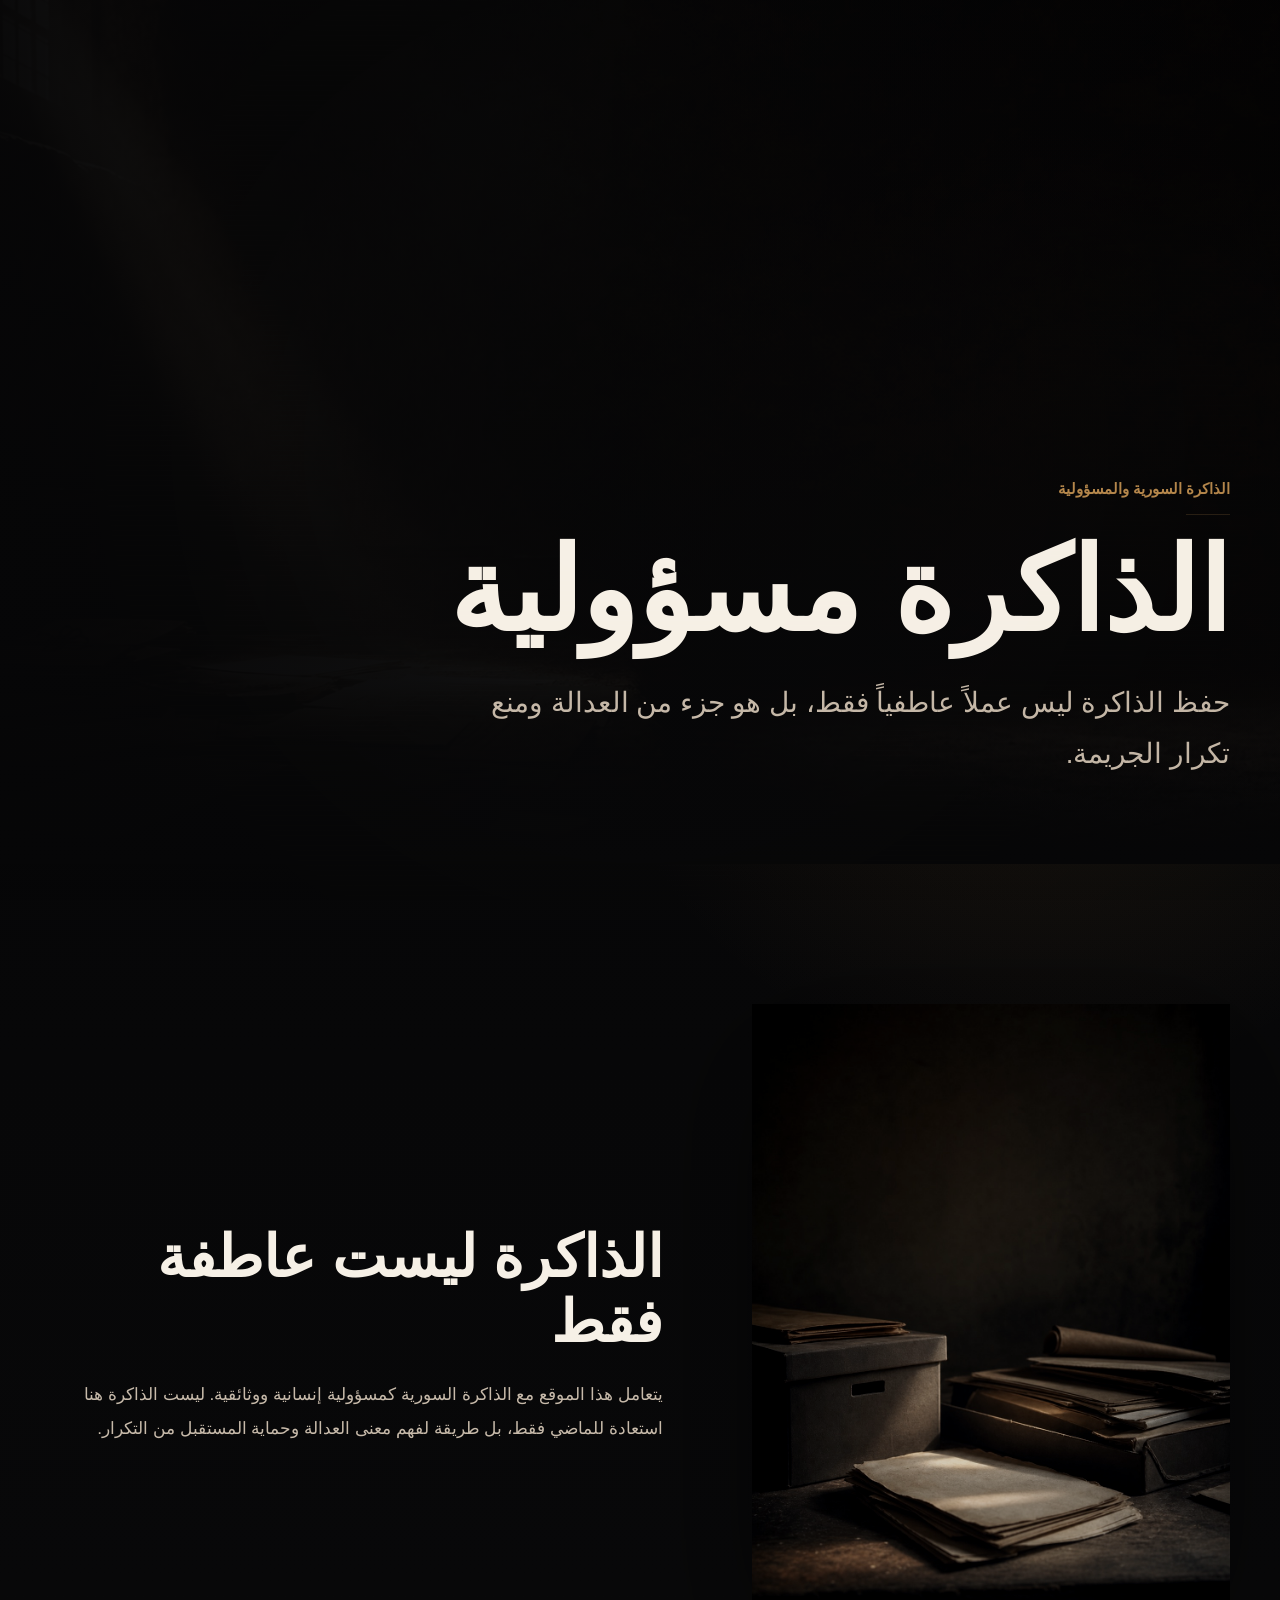
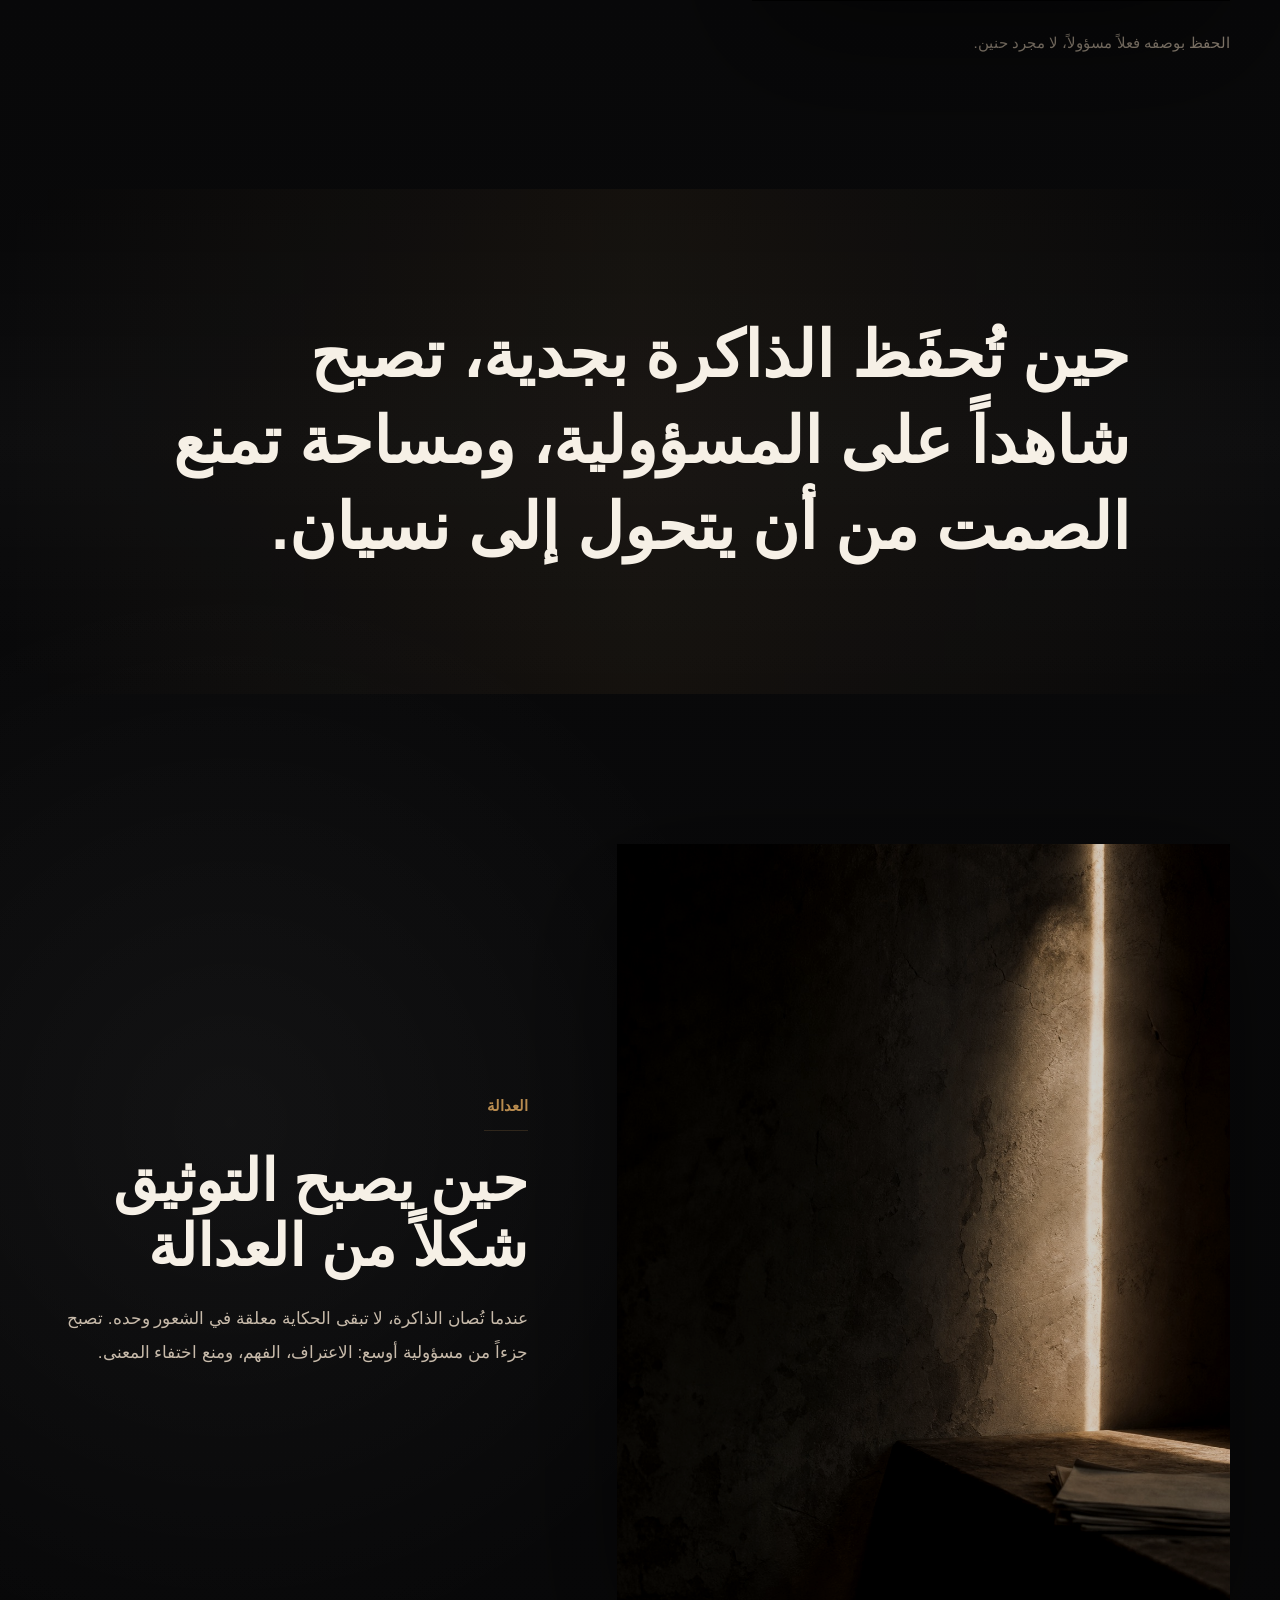
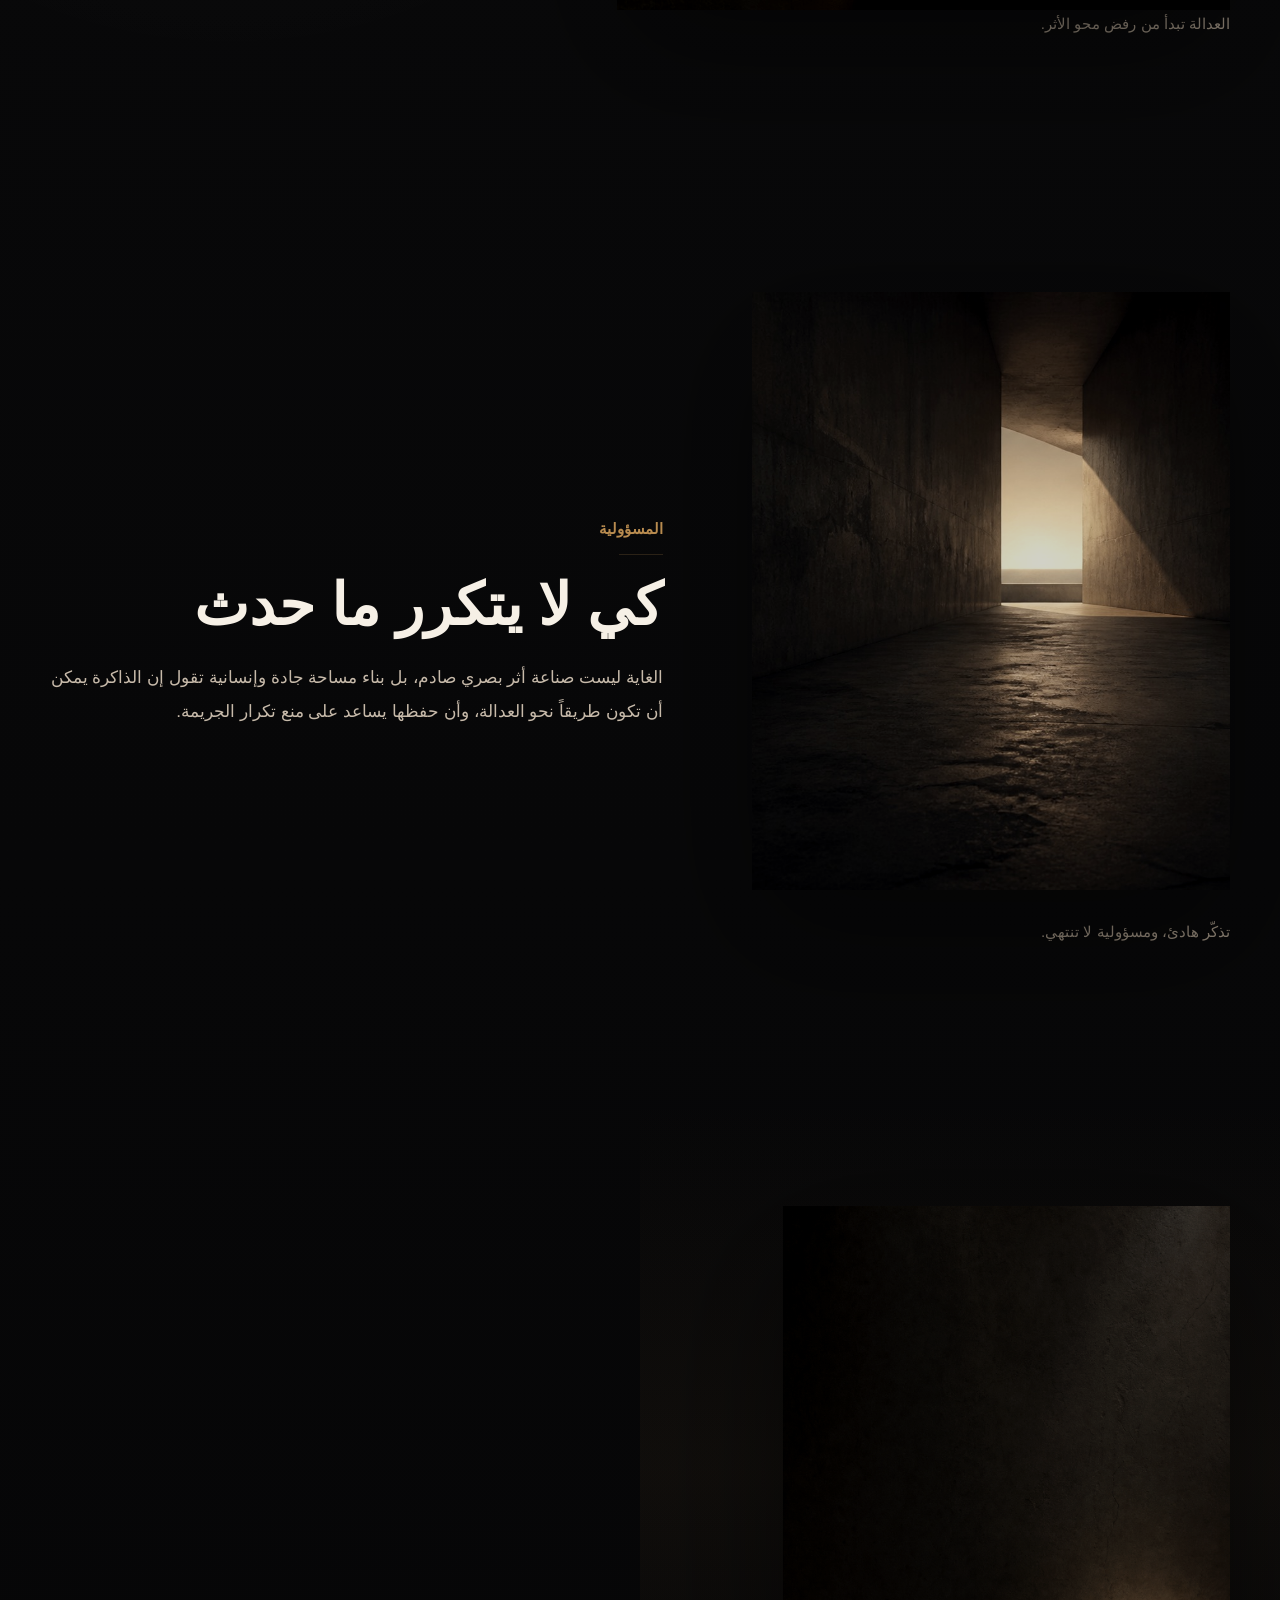
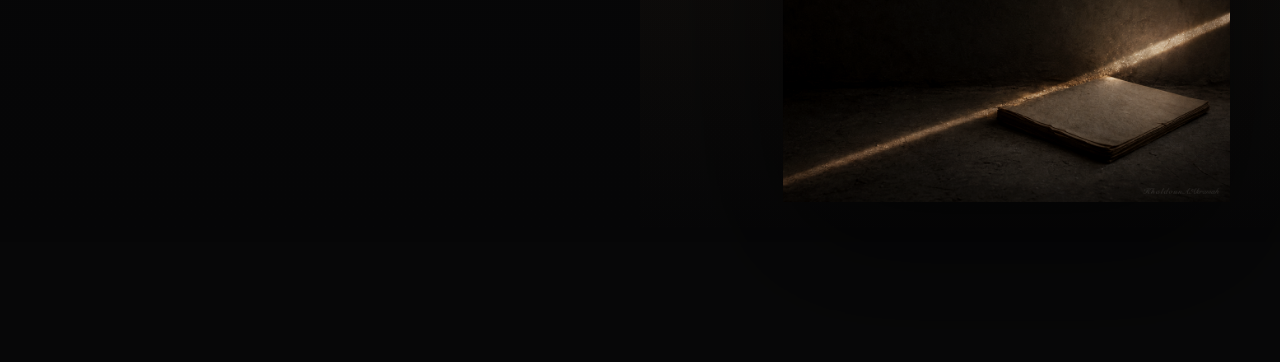
==== commit d4a5151d: "Initial commit for KhaldounVisualBuilder" ====
--- a/output/index.html
+++ b/output/index.html
@@ -1,96 +1,66 @@
-<!DOCTYPE html>
+<!doctype html>
 <html lang="ar" dir="rtl">
 <head>
-  <meta charset="UTF-8" />
-  <meta name="viewport" content="width=device-width, initial-scale=1" />
-  <title>سوريا نفسها</title>
-  <meta name="description" content="نص عن الهوية السورية ورفض الوصفات المستوردة لبناء سوريا الجديدة." />
-  <link rel="stylesheet" href="style.css" />
+  <meta charset="utf-8">
+  <meta name="viewport" content="width=device-width, initial-scale=1">
+  <title>الذاكرة السورية والمسؤولية</title>
+  <meta name="description" content="موقع عربي بصري قصير عن الذاكرة السورية بوصفها جزءاً من العدالة ومنع تكرار الجريمة.">
+  <link rel="stylesheet" href="style.css">
 </head>
-<body class="site-page">
+<body>
   <main>
     <section class="hero" aria-labelledby="page-title">
-      <div class="kicker">نص هوية سورية</div>
-      <figure class="hero-media">
-        <img src="images/hero.png" alt="طفل هادئ يقف بين ركام مدينة سورية في ضوء صباح بارد" />
-      </figure>
-      <div class="hero-copy">
-        <p class="overline">هوية تنجو من قرن المحو</p>
-        <h1 id="page-title">سوريا نفسها</h1>
-        <p class="lead">خذوا فيدرالياتكم، ولا مركزياتكم، وحلولكم المعلّبة، وابحثوا لها عن دول أخرى..</p>
+      <img class="hero__image" src="images/hero.jpg" alt="مشهد وثائقي داكن يرمز إلى الذاكرة والمسؤولية">
+      <div class="hero__overlay"></div>
+      <div class="hero__content">
+        <p class="eyebrow">الذاكرة السورية والمسؤولية</p>
+        <h1 id="page-title">الذاكرة مسؤولية</h1>
+        <p class="lead">حفظ الذاكرة ليس عملاً عاطفياً فقط، بل هو جزء من العدالة ومنع تكرار الجريمة.</p>
       </div>
     </section>
 
-    <article class="essay">
-      <section class="essay-section" aria-labelledby="section-recipes">
-        <h2 id="section-recipes">خذوا وصفاتكم</h2>
-        <p>خذوا فيدرالياتكم، ولا مركزياتكم، وحلولكم المعلّبة، وابحثوا لها عن دول أخرى..</p>
-        <p>مئة عام كاملة، لم تكن سوريا خلالها تخوض معركة بناء دولة فحسب، بل كانت تخوض معركة على روحها نفسها.</p>
-      </section>
+    <section class="section section--intro section--image-left" aria-labelledby="memory-title">
+      <div class="section__text">
+        <h2 id="memory-title">الذاكرة ليست عاطفة فقط</h2>
+        <p>يتعامل هذا الموقع مع الذاكرة السورية كمسؤولية إنسانية ووثائقية. ليست الذاكرة هنا استعادة للماضي فقط، بل طريقة لفهم معنى العدالة وحماية المستقبل من التكرار.</p>
+      </div>
+      <figure class="image-panel">
+        <img src="images/memory-archive.jpg" alt="أرشيف هادئ يرمز إلى حفظ الذاكرة">
+        <figcaption>الحفظ بوصفه فعلاً مسؤولاً، لا مجرد حنين.</figcaption>
+      </figure>
+    </section>
 
-      <figure class="wide-figure">
-        <img src="images/scene-01.png" alt="أوراق حكومية ورسوم بيانية مهملة بلا نص مقروء على طاولة خشنة" />
-        <figcaption>أوراق تُترك حيث تفشل الوصفات.</figcaption>
+    <section class="statement" aria-label="عبارة مركزية">
+      <p>حين تُحفَظ الذاكرة بجدية، تصبح شاهداً على المسؤولية، ومساحة تمنع الصمت من أن يتحول إلى نسيان.</p>
+    </section>
+
+    <section class="section section--image-right" aria-labelledby="justice-title">
+      <figure class="image-panel">
+        <img src="images/justice-shadow.jpg" alt="ضوء وظل يرمزان إلى العدالة والمسؤولية">
+        <figcaption>العدالة تبدأ من رفض محو الأثر.</figcaption>
       </figure>
+      <div class="section__text">
+        <p class="section__label">العدالة</p>
+        <h2 id="justice-title">حين يصبح التوثيق شكلاً من العدالة</h2>
+        <p>عندما تُصان الذاكرة، لا تبقى الحكاية معلقة في الشعور وحده. تصبح جزءاً من مسؤولية أوسع: الاعتراف، الفهم، ومنع اختفاء المعنى.</p>
+      </div>
+    </section>
 
-      <section class="essay-section" aria-labelledby="section-century">
-        <h2 id="section-century">قرن من الاستبدال</h2>
-        <p>مئة عام من المحاولات المتواصلة لاقتلاع هوية متجذرة في وجدان الناس، وهوية لم تكن مثالية ولا معصومة من الأخطاء، لكنها كانت ابنة هذه الأرض، نبتت فيها كما تنبت أشجار الزيتون في سفوحها، وكما يجري الماء في أنهارها. كان يمكن تطويرها، نقدها، إصلاحها، أو حتى تجاوز بعض جوانبها، لكن ما جرى لم يكن إصلاحاً، بل محاولة استبدال كاملة.</p>
-        <p>جاءت أجيال من المنظرين والحالمين بالمشاريع المستوردة، يحمل كل منهم وصفة جاهزة لإنقاذ سوريا. مرة باسم القومية، ومرة باسم التقدمية، ومرة باسم الحداثة، ومرة باسم الثورة على الماضي.</p>
-        <p>وفي كل مرة كان المطلوب واحداً: أن يتوقف السوري عن أن يكون نفسه، وأن يتحول إلى نسخة من فكرة وُلدت في مكان آخر.</p>
-        <p>فذابت الملامح، واختلطت المفاهيم، وضاعت الحدود بين ما نحن عليه وما يريد الآخرون لنا أن نكونه.</p>
-      </section>
+    <section class="section section--final section--image-left" aria-labelledby="prevention-title">
+      <div class="section__text">
+        <p class="section__label">المسؤولية</p>
+        <h2 id="prevention-title">كي لا يتكرر ما حدث</h2>
+        <p>الغاية ليست صناعة أثر بصري صادم، بل بناء مساحة جادة وإنسانية تقول إن الذاكرة يمكن أن تكون طريقاً نحو العدالة، وأن حفظها يساعد على منع تكرار الجريمة.</p>
+      </div>
+      <figure class="image-panel">
+        <img src="images/prevention.jpg" alt="مساحة داكنة وهادئة ترمز إلى ذاكرة تحرس المستقبل">
+        <figcaption>تذكّر هادئ، ومسؤولية لا تنتهي.</figcaption>
+      </figure>
+    </section>
 
-      <figure class="inset-figure">
-        <img src="images/scene-02.png" alt="مرآة متشققة في غرفة سورية متعبة لا تعكس وجهاً كاملاً" />
-        <figcaption>مرآة لا تمنح وجهاً كاملاً.</figcaption>
-      </figure>
-
-      <section class="essay-section" aria-labelledby="section-hybrid">
-        <h2 id="section-hybrid">الكائن الهجين</h2>
-        <p>لا نحن أصبحنا الغرب الذي حاول البعض تقليده، ولا بقينا كما كنا، ولا نجحنا في إنتاج نموذجنا الخاص، فخرج من رحم ذلك كله كائن هجين، مشوه، لا يعرف إلى أي مرآة ينظر، ولا إلى أي تاريخ ينتمي، ولا أي مستقبل يريد.</p>
-        <p>ثم جاءت الثورة السورية.</p>
-        <p>وجاءت بعدها سنوات الدم والخراب والتهجير والانتظار الطويل.</p>
-      </section>
-
-      <section class="essay-section question-section" aria-labelledby="section-question">
-        <h2 id="section-question">من نحن؟</h2>
-        <p>وحين ظن كثيرون أن سوريا انتهت، كانت في الحقيقة تعود إلى سؤالها الأول: من نحن؟</p>
-        <p>ولذلك لم يكن غريباً أنه فور لحظة التحرير، خرجت علينا الأصوات ذاتها بأسماء جديدة وشعارات جديدة.</p>
-        <p>فيدرالية، لا مركزية، حكم ذاتي، نماذج مستوردة من الشرق والغرب، وصفات جاهزة معلبة تنتظر فقط أن توضع على جسد سوريا، وكأن السوري ممنوع عليه دائماً أن يكتب قصته بيده، وأن يبني دولته بعقله، وأن يصوغ هويته من ذاكرته وتاريخه وثقافته.</p>
-        <p>لكن شيئاً جوهرياً تغير هذه المرة.</p>
-        <p>الكائن المشوه الذي عاش قرناً كاملاً على استعارة الوجوه والأفكار والهويات مات.</p>
-        <p>مات تحت ركام الأكاذيب التي حملها، ومات في شوارع المدن التي عادت تتعرف إلى نفسها، ومات يوم اكتشف السوريون أن الأمم لا تُبنى من كتالوجات مستوردة، ولا من أفكار تُشحن في الحاويات القادمة من وراء البحار.</p>
-      </section>
-
-      <figure class="wide-figure">
-        <img src="images/scene-03.png" alt="جدار سوري نصف مرمم وحجارة موضوعة بتأن في شارع هادئ" />
-        <figcaption>حجر فوق حجر، ذاكرة فوق ذاكرة.</figcaption>
-      </figure>
-
-      <section class="essay-section" aria-labelledby="section-child">
-        <h2 id="section-child">طفل اسمه سوريا الجديدة</h2>
-        <p>فاليوم، هناك طفل وُلِد من بين الأنقاض.</p>
-        <p>طفل اسمه سوريا الجديدة.</p>
-        <p>لا يحمل عقدة النقص أمام أحد، ولا يبحث عن هوية في كتب الآخرين، ولا ينتظر شهادة قبول من الشرق أو الغرب. طفل سيكبر وهو يعرف أن هويته ليست سلعة مستوردة، بل ميراث أمة كاملة.</p>
-        <p>سيبني هويته الوطنية السورية حجراً فوق حجر، مستنداً إلى دين هذه البلاد، وثقافتها، وعاداتها، وأعرافها، وذاكرتها، وتنوعها الحقيقي الذي عاش قروناً قبل أن تكتشفه نظريات السياسة الحديثة.</p>
-      </section>
-
-      <figure class="inset-figure final-figure">
-        <img src="images/scene-04.png" alt="ظل شجرة زيتون قرب حجر قديم وأثر ماء على أرض سورية" />
-        <figcaption>جذر يعرف أرضه.</figcaption>
-      </figure>
-
-      <section class="essay-section ending-section" aria-labelledby="section-itself">
-        <h2 id="section-itself">سوريا نفسها</h2>
-        <p>ولأول مرة منذ مئة عام، لن تكون سوريا مشروعاً لتطبيق أفكار الآخرين، بل ستكون سوريا نفسها.</p>
-        <p>وهذا وحده كافي ليجعل كل مشاريع الاستيراد، القديمة منها والجديدة، تبدو كأطلال مرحلة انتهت إلى غير رجعة. لأن الهوية التي نجت من قرن كامل من المحو، لا يمكن لأحد أن يمحوها بعد اليوم..</p>
-      </section>
-    </article>
-
-    <footer>
-      <p>— Khaldoun A. Akramah</p>
-    </footer>
+    <section class="cover" aria-label="صورة ختامية">
+      <img src="images/poster.jpg" alt="صورة بصرية عن الذاكرة السورية والمسؤولية">
+    </section>
   </main>
 </body>
 </html>
--- a/output/style.css
+++ b/output/style.css
@@ -1,408 +1,365 @@
-/* KhaldounVisualBuilder — سوريا نفسها
-   التصنيف البصري: 4 — شاعري/تأملي (Hope with Wound)
-   اللوحة: deep Syrian green + soft sage + charcoal + aged ivory + concrete + muted earth
-   متوافق مع: output/index.html + output/poster.html
-*/
-
-@import url("https://fonts.googleapis.com/css2?family=Tajawal:wght@400;500;700;900&family=Amiri:wght@400;700&display=swap");
-
 :root {
-  /* الخلفية */
-  --bg:           #14140f;
-  --bg-paper:     #1a1a14;
-  --bg-card:      #1c1c17;
-
-  /* النص */
-  --ink:          #e6e0d2;
-  --ink-soft:     #c9c3b5;
-  --ink-dim:      #9c9588;
-  --muted:        #6a655c;
-
-  /* سوريا */
-  --syria-deep:   #114845;
-  --syria-soft:   #A1B8A6;
-  --syria-glow:   rgba(161, 184, 166, 0.12);
-
-  /* أرضي */
-  --earth:        #3a342a;
-  --stone:        #2a2620;
-  --rule:         rgba(230, 224, 210, 0.10);
-  --rule-bold:    rgba(161, 184, 166, 0.22);
-
-  /* تيبوغرافيا */
-  --serif:        "Amiri", "Times New Roman", serif;
-  --sans:         "Tajawal", "IBM Plex Sans Arabic", system-ui, sans-serif;
-
-  --max-w:        780px;
-  --max-w-wide:   1100px;
-  --gutter:       clamp(1rem, 4vw, 2.2rem);
-}
-
-* { box-sizing: border-box; }
-
-html, body {
+  color-scheme: dark;
+  --bg: #070708;
+  --ink: #f6f0e6;
+  --muted: #c7baaa;
+  --quiet: #8d8274;
+  --gold: #b88b4f;
+  --gold-soft: rgba(184, 139, 79, 0.2);
+  --smoke: rgba(246, 240, 230, 0.08);
+  --max: 1180px;
+  --measure: 680px;
+}
+
+* {
+  box-sizing: border-box;
+}
+
+html {
+  background: var(--bg);
+  scroll-behavior: smooth;
+}
+
+body {
   margin: 0;
-  padding: 0;
-  background: var(--bg);
+  background:
+    radial-gradient(circle at 82% 12%, rgba(184, 139, 79, 0.13), transparent 30rem),
+    radial-gradient(circle at 18% 54%, rgba(255, 255, 255, 0.045), transparent 34rem),
+    linear-gradient(180deg, #050506 0%, #09090a 42%, #060607 100%);
   color: var(--ink);
-  font-family: var(--serif);
-  font-size: clamp(1.08rem, 1rem + 0.3vw, 1.22rem);
-  line-height: 2.1;
+  font-family: "IBM Plex Sans Arabic", "Noto Sans Arabic", "Tajawal", "Segoe UI", Tahoma, Arial, sans-serif;
+  line-height: 1.95;
   text-rendering: optimizeLegibility;
-  -webkit-font-smoothing: antialiased;
-  min-height: 100vh;
-}
-
-body {
-  background-image:
-    radial-gradient(ellipse at 30% 0%, rgba(17, 72, 69, 0.10), transparent 60%),
-    radial-gradient(ellipse at 70% 100%, rgba(161, 184, 166, 0.05), transparent 70%);
-}
-
-/* خامة فيلم */
+}
+
 body::before {
   content: "";
   position: fixed;
   inset: 0;
   pointer-events: none;
-  background-image: url("data:image/svg+xml;utf8,<svg xmlns='http://www.w3.org/2000/svg' width='220' height='220'><filter id='n'><feTurbulence type='fractalNoise' baseFrequency='0.85' numOctaves='2' stitchTiles='stitch'/><feColorMatrix values='0 0 0 0 0.9  0 0 0 0 0.88  0 0 0 0 0.82  0 0 0 0.045 0'/></filter><rect width='100%25' height='100%25' filter='url(%23n)'/></svg>");
-  opacity: 0.5;
-  mix-blend-mode: overlay;
-  z-index: 1;
-}
-
-main {
-  position: relative;
-  z-index: 2;
-  max-width: var(--max-w);
-  margin: 0 auto;
-  padding: var(--gutter);
-}
-
-/* =========================================
-   HERO
-   ========================================= */
-.hero {
-  margin: 0 0 4rem;
-  padding-block: 3rem 1rem;
-}
-.hero .kicker {
-  font-family: var(--sans);
-  font-size: 0.78rem;
-  letter-spacing: 0.22em;
-  color: var(--syria-soft);
-  margin: 0 0 2.5rem;
-  font-weight: 500;
-}
-.hero .kicker::before {
-  content: "";
-  display: inline-block;
-  width: 30px;
-  height: 1px;
-  background: var(--syria-soft);
-  vertical-align: middle;
-  margin-inline-end: 0.7em;
-  opacity: 0.7;
-}
-
-.hero-media {
-  margin: 0 calc(-1 * var(--gutter)) 2.6rem;
-  background: #0a0a08;
-  overflow: hidden;
-}
-.hero-media img {
+  z-index: 10;
+  background:
+    linear-gradient(rgba(255, 255, 255, 0.018) 1px, transparent 1px),
+    radial-gradient(circle at center, transparent 0%, rgba(0, 0, 0, 0.28) 100%);
+  background-size: 100% 5px, 100% 100%;
+  mix-blend-mode: soft-light;
+  opacity: 0.44;
+}
+
+img {
+  display: block;
   width: 100%;
   height: auto;
+}
+
+h1,
+h2,
+p,
+figure {
+  margin-top: 0;
+}
+
+.hero {
+  position: relative;
+  min-height: 96vh;
+  display: grid;
+  align-items: end;
+  overflow: hidden;
+  isolation: isolate;
+}
+
+.hero__image {
+  position: absolute;
+  inset: 0;
+  width: 100%;
+  height: 100%;
+  object-fit: cover;
+  opacity: 0.72;
+  filter: saturate(0.7) contrast(1.12) brightness(0.72);
+  transform: scale(1.015);
+  z-index: -2;
+}
+
+.hero__overlay {
+  position: absolute;
+  inset: 0;
+  z-index: -1;
+  background:
+    linear-gradient(90deg, rgba(7, 7, 8, 0.96) 0%, rgba(7, 7, 8, 0.72) 42%, rgba(7, 7, 8, 0.18) 100%),
+    linear-gradient(180deg, rgba(7, 7, 8, 0.08) 0%, rgba(7, 7, 8, 0.42) 54%, #070708 100%);
+}
+
+.hero__content {
+  width: min(var(--max), calc(100% - 48px));
+  margin: 0 auto;
+  padding: 120px 0 84px;
+}
+
+.eyebrow,
+.section__label {
+  margin: 0 0 18px;
+  color: var(--gold);
+  font-size: 0.92rem;
+  font-weight: 800;
+  line-height: 1.4;
+}
+
+.eyebrow::after,
+.section__label::after {
+  content: "";
   display: block;
-  filter: contrast(1.04) saturate(0.9) brightness(0.96);
-}
-
-.hero-copy {
-  display: flex;
-  flex-direction: column;
-  gap: 1.2rem;
-}
-.hero-copy .overline {
-  font-family: var(--sans);
-  font-size: 0.92rem;
-  letter-spacing: 0.04em;
-  color: var(--syria-soft);
+  width: 44px;
+  height: 1px;
+  margin-top: 14px;
+  background: var(--gold-soft);
+}
+
+h1 {
+  max-width: 900px;
+  margin-bottom: 28px;
+  font-size: clamp(3.4rem, 9vw, 8.9rem);
+  font-weight: 900;
+  line-height: 1.02;
+}
+
+h2 {
+  max-width: 760px;
+  margin-bottom: 24px;
+  font-size: clamp(2rem, 4.5vw, 4.8rem);
+  font-weight: 850;
+  line-height: 1.12;
+}
+
+.lead {
+  max-width: 760px;
+  margin-bottom: 0;
+  color: var(--muted);
+  font-size: clamp(1.22rem, 2.15vw, 1.82rem);
+  line-height: 1.85;
+}
+
+.section {
+  width: min(var(--max), calc(100% - 48px));
+  margin: 0 auto;
+  padding: 132px 0;
+  display: grid;
+  grid-template-columns: minmax(0, 0.92fr) minmax(0, 1.18fr);
+  gap: clamp(44px, 7vw, 96px);
+  align-items: center;
+}
+
+.section--intro {
+  padding-top: 150px;
+}
+
+.section--final {
+  padding-bottom: 150px;
+}
+
+.section--image-left {
+  grid-template-columns: minmax(0, 0.92fr) minmax(0, 1.18fr);
+}
+
+.section--image-left .section__text {
+  order: 2;
+}
+
+.section--image-left .image-panel {
+  order: 1;
+}
+
+.section--image-right {
+  grid-template-columns: minmax(0, 1.18fr) minmax(0, 0.92fr);
+}
+
+.section__text {
+  position: relative;
+}
+
+.section__text p:not(.section__label) {
+  max-width: var(--measure);
+  margin-bottom: 0;
+  color: var(--muted);
+  font-size: clamp(1.05rem, 1.35vw, 1.2rem);
+}
+
+.image-panel {
+  position: relative;
   margin: 0;
-  font-weight: 500;
-}
-.hero-copy h1 {
-  font-family: var(--sans);
+}
+
+.image-panel::before {
+  content: "";
+  position: absolute;
+  inset: auto -8% -9% 12%;
+  height: 42%;
+  background: radial-gradient(ellipse at center, rgba(184, 139, 79, 0.22), transparent 68%);
+  filter: blur(22px);
+  opacity: 0.65;
+  z-index: -1;
+}
+
+.image-panel img {
+  aspect-ratio: 4 / 5;
+  object-fit: cover;
+  filter: saturate(0.72) contrast(1.08) brightness(0.82);
+  box-shadow: 0 42px 120px rgba(0, 0, 0, 0.46);
+}
+
+.section--image-right .image-panel img {
+  transform: translateY(18px);
+}
+
+.section--image-left .image-panel img {
+  transform: translateY(-10px);
+}
+
+.image-panel figcaption {
+  max-width: 390px;
+  margin: 18px 0 0;
+  color: var(--quiet);
+  font-size: 0.95rem;
+  line-height: 1.85;
+}
+
+.statement {
+  position: relative;
+  overflow: hidden;
+}
+
+.statement::before {
+  content: "";
+  position: absolute;
+  inset: 0;
+  background:
+    linear-gradient(90deg, transparent, rgba(184, 139, 79, 0.08), transparent),
+    linear-gradient(180deg, transparent, rgba(255, 255, 255, 0.025), transparent);
+  opacity: 0.9;
+}
+
+.statement p {
+  position: relative;
+  width: min(980px, calc(100% - 48px));
+  margin: 0 auto;
+  padding: 124px 0;
+  color: var(--ink);
+  font-size: clamp(2rem, 5vw, 5rem);
   font-weight: 900;
-  font-size: clamp(2.4rem, 1.6rem + 4vw, 4.4rem);
-  line-height: 1.15;
-  letter-spacing: -0.015em;
-  color: var(--ink);
-  margin: 0;
-  text-wrap: balance;
-}
-.hero-copy h1::before {
-  content: "";
-  display: block;
-  width: 64px;
-  height: 4px;
-  background: var(--syria-deep);
-  margin-bottom: 1.6rem;
-}
-.hero-copy .lead {
-  font-family: var(--serif);
-  font-style: italic;
-  font-size: clamp(1.1rem, 1rem + 0.5vw, 1.4rem);
-  color: var(--ink-soft);
-  margin: 0.4rem 0 0;
-  max-width: 36em;
-  line-height: 1.85;
-  padding-inline-start: 1rem;
-  border-inline-start: 2px solid var(--syria-deep);
-}
-
-/* =========================================
-   ARTICLE / ESSAY
-   ========================================= */
-.essay {
-  padding-top: 2.5rem;
-  border-top: 1px solid var(--rule);
-}
-
-.essay-section {
-  margin: 0 0 3.5rem;
-}
-.essay-section h2 {
-  font-family: var(--sans);
-  font-weight: 800;
-  font-size: clamp(1.5rem, 1.1rem + 1.2vw, 2rem);
-  line-height: 1.3;
-  color: var(--ink);
-  margin: 0 0 1.4rem;
-  padding-bottom: 0.5rem;
-  border-bottom: 1px solid var(--rule-bold);
-  display: flex;
-  align-items: baseline;
-  gap: 0.7em;
-}
-.essay-section h2::before {
-  content: "";
-  display: inline-block;
-  width: 8px;
-  height: 8px;
-  background: var(--syria-deep);
-  flex-shrink: 0;
-  transform: translateY(-0.15em);
-}
-.essay-section p {
-  margin: 0 0 1.4em;
-  max-width: 38em;
-  text-align: start;
-}
-.essay-section p:last-child {
+  line-height: 1.34;
+}
+
+.cover {
+  position: relative;
+  width: min(var(--max), calc(100% - 48px));
+  margin: 0 auto 120px;
+  padding: 110px 0 40px;
+  display: grid;
+  grid-template-columns: minmax(280px, 0.82fr) minmax(0, 1.18fr);
+  gap: clamp(42px, 7vw, 100px);
+  align-items: end;
+}
+
+.cover::before {
+  content: "";
+  position: absolute;
+  inset: 0 auto 0 50%;
+  width: 50vw;
+  background: linear-gradient(180deg, transparent, rgba(184, 139, 79, 0.055), transparent);
+  pointer-events: none;
+}
+
+.cover img {
+  position: relative;
+  aspect-ratio: 3 / 4;
+  object-fit: cover;
+  filter: saturate(0.8) contrast(1.08) brightness(0.86);
+  box-shadow: 0 46px 130px rgba(0, 0, 0, 0.52);
+}
+
+.cover div {
+  position: relative;
+  padding-bottom: 38px;
+}
+
+.cover p:not(.section__label) {
+  max-width: 610px;
   margin-bottom: 0;
-}
-
-/* قسم السؤال — تأكيد بصري */
-.question-section {
-  background: linear-gradient(180deg, rgba(17, 72, 69, 0.05), transparent 80%);
-  padding: 2rem 1.6rem;
-  border-inline-start: 3px solid var(--syria-deep);
-  margin-inline: calc(-1 * var(--gutter) * 0.4);
-}
-.question-section h2 {
-  color: var(--syria-soft);
-}
-.question-section h2::before {
-  background: var(--syria-soft);
-}
-
-/* قسم النهاية — وزن إضافي */
-.ending-section {
-  margin-top: 4rem;
-  padding-top: 3rem;
-  border-top: 1px solid var(--rule-bold);
-}
-.ending-section h2 {
-  font-size: clamp(1.8rem, 1.2rem + 1.8vw, 2.6rem);
-  border-bottom: none;
-  padding-bottom: 0;
-  margin-bottom: 1.8rem;
-}
-.ending-section h2::before {
-  background: var(--syria-soft);
-  width: 12px;
-  height: 12px;
-}
-.ending-section p {
-  font-size: 1.1em;
-  color: var(--ink);
-  line-height: 2.05;
-}
-.ending-section p:last-child {
-  color: var(--syria-soft);
-  font-style: italic;
-  font-size: 1.15em;
-  margin-top: 1.8em;
-  padding-inline-start: 1rem;
-  border-inline-start: 2px solid var(--syria-soft);
-}
-
-/* =========================================
-   FIGURES
-   ========================================= */
-figure { margin: 0; }
-
-/* صورة عريضة — تخرج عن العمود */
-.wide-figure {
-  margin: 3rem calc(-1 * var(--gutter)) 3rem;
-  background: #0a0a08;
-}
-.wide-figure img {
-  width: 100%;
-  height: auto;
-  display: block;
-  filter: contrast(1.03) saturate(0.88) brightness(0.95);
-}
-.wide-figure figcaption {
-  font-family: var(--serif);
-  font-style: italic;
-  font-size: 0.95rem;
-  color: var(--ink-dim);
-  margin: 0.8rem var(--gutter) 0;
-  text-align: start;
-}
-
-/* صورة داخل العمود */
-.inset-figure {
-  margin: 2.5rem 0;
-  background: #0a0a08;
-}
-.inset-figure img {
-  width: 100%;
-  height: auto;
-  display: block;
-  filter: contrast(1.03) saturate(0.88) brightness(0.95);
-}
-.inset-figure figcaption {
-  font-family: var(--serif);
-  font-style: italic;
-  font-size: 0.92rem;
-  color: var(--ink-dim);
-  margin: 0.7rem 0 0;
-  text-align: start;
-}
-
-.final-figure {
-  margin: 3.5rem 0 1rem;
-  position: relative;
-}
-.final-figure::after {
-  content: "";
-  display: block;
-  width: 40px;
-  height: 1px;
-  background: var(--syria-soft);
-  margin: 1.2rem 0 0;
-  opacity: 0.6;
-}
-
-/* =========================================
-   FOOTER
-   ========================================= */
-footer {
-  margin-top: 5rem;
-  padding-top: 2.5rem;
-  border-top: 1px solid var(--rule);
-  font-family: var(--sans);
-  text-align: start;
-}
-footer p {
-  font-size: 0.95rem;
-  color: var(--ink-dim);
-  margin: 0;
-  letter-spacing: 0.03em;
-}
-
-/* =========================================
-   POSTER PAGE
-   ========================================= */
-body.poster-page {
-  background: #0a0a08;
-}
-.poster-shell {
-  max-width: var(--max-w-wide);
-  margin: 0 auto;
-  padding: var(--gutter);
-  min-height: 100vh;
-  display: flex;
-  flex-direction: column;
-  justify-content: center;
-}
-.poster-frame {
-  position: relative;
-  background: #0a0a08;
-  margin: 0;
-  overflow: hidden;
-  box-shadow: 0 30px 80px rgba(0, 0, 0, 0.6);
-}
-.poster-frame img {
-  width: 100%;
-  height: auto;
-  display: block;
-  filter: contrast(1.05) saturate(0.9) brightness(0.96);
-}
-.poster-frame figcaption {
-  position: absolute;
-  inset-inline-start: 0;
-  inset-inline-end: 0;
-  inset-block-end: 0;
-  padding: 2.5rem 2rem 1.8rem;
-  background: linear-gradient(0deg, rgba(10, 10, 8, 0.92) 0%, transparent 100%);
-  display: flex;
-  flex-direction: column;
-  gap: 0.4rem;
-  color: var(--ink);
-}
-.poster-frame figcaption span {
-  font-family: var(--sans);
-  font-weight: 900;
-  font-size: clamp(2rem, 1.4rem + 2.5vw, 3.4rem);
-  line-height: 1.1;
-  color: var(--ink);
-}
-.poster-frame figcaption small {
-  font-family: var(--sans);
-  font-size: 0.9rem;
-  color: var(--syria-soft);
-  letter-spacing: 0.08em;
-}
-.poster-page footer {
-  margin-top: 2rem;
-  border-top: none;
-  padding-top: 1rem;
-  text-align: center;
-}
-
-/* =========================================
-   موبايل
-   ========================================= */
-@media (max-width: 540px) {
-  html, body { font-size: 1.02rem; line-height: 2; }
-  main { padding: 1.1rem; }
-  .hero { padding-block: 1.5rem 0.5rem; margin-bottom: 2.5rem; }
-  .hero-media { margin-inline: -1.1rem; margin-bottom: 1.6rem; }
-  .hero-copy h1::before { width: 44px; height: 3px; margin-bottom: 1rem; }
-  .essay { padding-top: 1.5rem; }
-  .essay-section { margin-bottom: 2.6rem; }
-  .question-section { padding: 1.6rem 1rem; margin-inline: -0.4rem; }
-  .ending-section { margin-top: 2.8rem; padding-top: 2.2rem; }
-  .wide-figure { margin-inline: -1.1rem; margin-block: 2rem; }
-  .wide-figure figcaption { margin-inline: 1.1rem; }
-  footer { margin-top: 3.5rem; padding-top: 1.8rem; }
-
-  .poster-frame figcaption { padding: 1.6rem 1.2rem 1.2rem; }
-}
-
-@media (prefers-reduced-motion: reduce) {
-  * { animation: none !important; transition: none !important; }
-}
+  color: var(--muted);
+  font-size: clamp(1.05rem, 1.3vw, 1.18rem);
+}
+
+@media (max-width: 860px) {
+  .hero {
+    min-height: 88vh;
+  }
+
+  .hero__overlay {
+    background:
+      linear-gradient(180deg, rgba(7, 7, 8, 0.18) 0%, rgba(7, 7, 8, 0.82) 62%, #070708 100%),
+      linear-gradient(90deg, rgba(7, 7, 8, 0.9), rgba(7, 7, 8, 0.42));
+  }
+
+  .hero__content {
+    width: min(100% - 32px, var(--max));
+    padding: 96px 0 58px;
+  }
+
+  .section,
+  .section--image-left,
+  .section--image-right,
+  .cover {
+    width: min(100% - 32px, var(--max));
+    grid-template-columns: 1fr;
+    gap: 34px;
+  }
+
+  .section {
+    padding: 86px 0;
+  }
+
+  .section--intro {
+    padding-top: 96px;
+  }
+
+  .section--final {
+    padding-bottom: 92px;
+  }
+
+  .section--image-left .section__text,
+  .section--image-left .image-panel {
+    order: initial;
+  }
+
+  .section--image-right .image-panel img,
+  .section--image-left .image-panel img {
+    transform: none;
+  }
+
+  .image-panel img {
+    aspect-ratio: 16 / 11;
+  }
+
+  .image-panel figcaption {
+    max-width: none;
+    margin-top: 12px;
+  }
+
+  .statement p {
+    width: min(100% - 32px, 980px);
+    padding: 84px 0;
+  }
+
+  .cover {
+    margin-bottom: 70px;
+    padding: 70px 0 0;
+  }
+
+  .cover::before {
+    inset: 0;
+    width: auto;
+  }
+
+  .cover div {
+    padding-bottom: 0;
+  }
+}
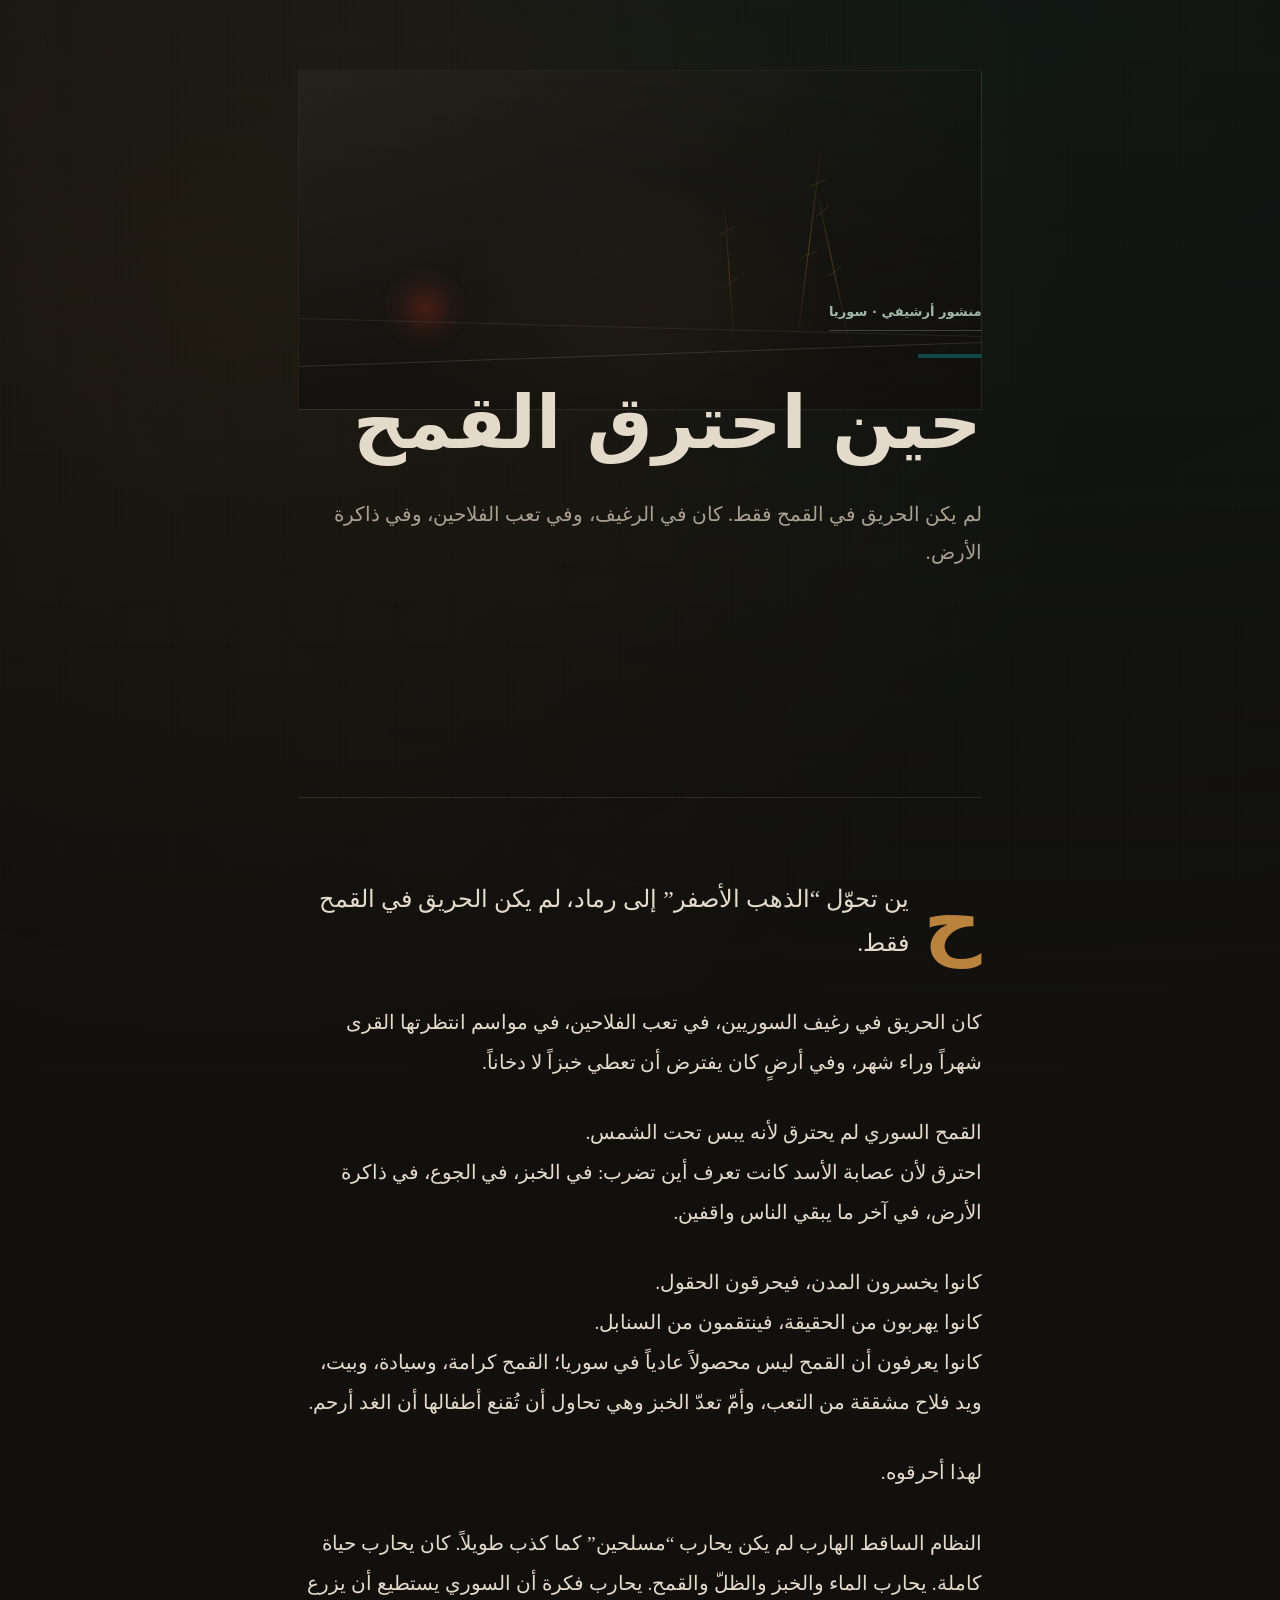
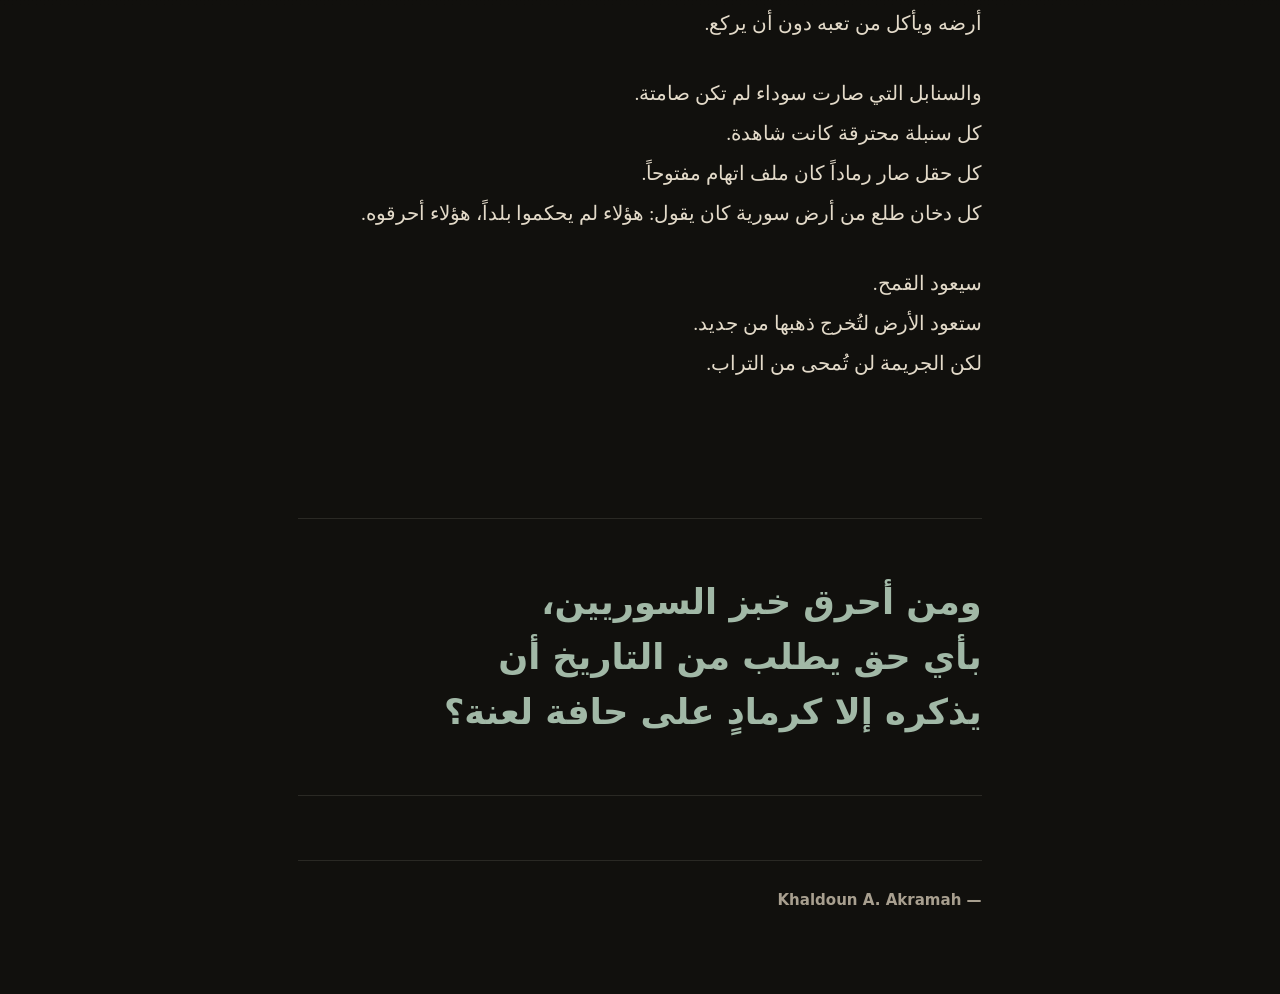
==== commit f1078d65: "Clean repo: remove duplicate houla deck, untrack nested repo and archives; update projects Co-Author" ====
--- a/output/index.html
+++ b/output/index.html
@@ -1,66 +1,51 @@
-<!doctype html>
+<!DOCTYPE html>
 <html lang="ar" dir="rtl">
 <head>
-  <meta charset="utf-8">
-  <meta name="viewport" content="width=device-width, initial-scale=1">
-  <title>الذاكرة السورية والمسؤولية</title>
-  <meta name="description" content="موقع عربي بصري قصير عن الذاكرة السورية بوصفها جزءاً من العدالة ومنع تكرار الجريمة.">
-  <link rel="stylesheet" href="style.css">
+  <meta charset="UTF-8" />
+  <meta name="viewport" content="width=device-width, initial-scale=1" />
+  <title>حين احترق القمح</title>
+  <meta name="description" content="القمح السوري احترق لأن عصابة الأسد عرفت أين تضرب: في الخبز، في الجوع، وفي ذاكرة الأرض." />
+  <link rel="stylesheet" href="style.css" />
 </head>
 <body>
   <main>
     <section class="hero" aria-labelledby="page-title">
-      <img class="hero__image" src="images/hero.jpg" alt="مشهد وثائقي داكن يرمز إلى الذاكرة والمسؤولية">
-      <div class="hero__overlay"></div>
-      <div class="hero__content">
-        <p class="eyebrow">الذاكرة السورية والمسؤولية</p>
-        <h1 id="page-title">الذاكرة مسؤولية</h1>
-        <p class="lead">حفظ الذاكرة ليس عملاً عاطفياً فقط، بل هو جزء من العدالة ومنع تكرار الجريمة.</p>
+      <div class="ash-field" aria-hidden="true">
+        <span class="grain-line grain-line-1"></span>
+        <span class="grain-line grain-line-2"></span>
+        <span class="grain-line grain-line-3"></span>
+        <span class="ember"></span>
       </div>
+      <p class="stamp">منشور أرشيفي · سوريا</p>
+      <h1 id="page-title">حين احترق القمح</h1>
+      <p class="prelude">لم يكن الحريق في القمح فقط. كان في الرغيف، وفي تعب الفلاحين، وفي ذاكرة الأرض.</p>
     </section>
 
-    <section class="section section--intro section--image-left" aria-labelledby="memory-title">
-      <div class="section__text">
-        <h2 id="memory-title">الذاكرة ليست عاطفة فقط</h2>
-        <p>يتعامل هذا الموقع مع الذاكرة السورية كمسؤولية إنسانية ووثائقية. ليست الذاكرة هنا استعادة للماضي فقط، بل طريقة لفهم معنى العدالة وحماية المستقبل من التكرار.</p>
-      </div>
-      <figure class="image-panel">
-        <img src="images/memory-archive.jpg" alt="أرشيف هادئ يرمز إلى حفظ الذاكرة">
-        <figcaption>الحفظ بوصفه فعلاً مسؤولاً، لا مجرد حنين.</figcaption>
-      </figure>
+    <article class="manifesto" aria-label="نص المنشور">
+      <p>حين تحوّل “الذهب الأصفر” إلى رماد، لم يكن الحريق في القمح فقط.</p>
+
+      <p>كان الحريق في رغيف السوريين، في تعب الفلاحين، في مواسم انتظرتها القرى شهراً وراء شهر، وفي أرضٍ كان يفترض أن تعطي خبزاً لا دخاناً.</p>
+
+      <p>القمح السوري لم يحترق لأنه يبس تحت الشمس.<br />احترق لأن عصابة الأسد كانت تعرف أين تضرب: في الخبز، في الجوع، في ذاكرة الأرض، في آخر ما يبقي الناس واقفين.</p>
+
+      <p>كانوا يخسرون المدن، فيحرقون الحقول.<br />كانوا يهربون من الحقيقة، فينتقمون من السنابل.<br />كانوا يعرفون أن القمح ليس محصولاً عادياً في سوريا؛ القمح كرامة، وسيادة، وبيت، ويد فلاح مشققة من التعب، وأمّ تعدّ الخبز وهي تحاول أن تُقنع أطفالها أن الغد أرحم.</p>
+
+      <p>لهذا أحرقوه.</p>
+
+      <p>النظام الساقط الهارب لم يكن يحارب “مسلحين” كما كذب طويلاً. كان يحارب حياة كاملة. يحارب الماء والخبز والظلّ والقمح. يحارب فكرة أن السوري يستطيع أن يزرع أرضه ويأكل من تعبه دون أن يركع.</p>
+
+      <p>والسنابل التي صارت سوداء لم تكن صامتة.<br />كل سنبلة محترقة كانت شاهدة.<br />كل حقل صار رماداً كان ملف اتهام مفتوحاً.<br />كل دخان طلع من أرض سورية كان يقول: هؤلاء لم يحكموا بلداً، هؤلاء أحرقوه.</p>
+
+      <p>سيعود القمح.<br />ستعود الأرض لتُخرج ذهبها من جديد.<br />لكن الجريمة لن تُمحى من التراب.</p>
+    </article>
+
+    <section class="beat" aria-label="ضربة النهاية">
+      <p>ومن أحرق خبز السوريين، بأي حق يطلب من التاريخ أن يذكره إلا كرمادٍ على حافة لعنة؟</p>
     </section>
 
-    <section class="statement" aria-label="عبارة مركزية">
-      <p>حين تُحفَظ الذاكرة بجدية، تصبح شاهداً على المسؤولية، ومساحة تمنع الصمت من أن يتحول إلى نسيان.</p>
-    </section>
-
-    <section class="section section--image-right" aria-labelledby="justice-title">
-      <figure class="image-panel">
-        <img src="images/justice-shadow.jpg" alt="ضوء وظل يرمزان إلى العدالة والمسؤولية">
-        <figcaption>العدالة تبدأ من رفض محو الأثر.</figcaption>
-      </figure>
-      <div class="section__text">
-        <p class="section__label">العدالة</p>
-        <h2 id="justice-title">حين يصبح التوثيق شكلاً من العدالة</h2>
-        <p>عندما تُصان الذاكرة، لا تبقى الحكاية معلقة في الشعور وحده. تصبح جزءاً من مسؤولية أوسع: الاعتراف، الفهم، ومنع اختفاء المعنى.</p>
-      </div>
-    </section>
-
-    <section class="section section--final section--image-left" aria-labelledby="prevention-title">
-      <div class="section__text">
-        <p class="section__label">المسؤولية</p>
-        <h2 id="prevention-title">كي لا يتكرر ما حدث</h2>
-        <p>الغاية ليست صناعة أثر بصري صادم، بل بناء مساحة جادة وإنسانية تقول إن الذاكرة يمكن أن تكون طريقاً نحو العدالة، وأن حفظها يساعد على منع تكرار الجريمة.</p>
-      </div>
-      <figure class="image-panel">
-        <img src="images/prevention.jpg" alt="مساحة داكنة وهادئة ترمز إلى ذاكرة تحرس المستقبل">
-        <figcaption>تذكّر هادئ، ومسؤولية لا تنتهي.</figcaption>
-      </figure>
-    </section>
-
-    <section class="cover" aria-label="صورة ختامية">
-      <img src="images/poster.jpg" alt="صورة بصرية عن الذاكرة السورية والمسؤولية">
-    </section>
+    <footer>
+      <p class="signature">— Khaldoun A. Akramah</p>
+    </footer>
   </main>
 </body>
 </html>
--- a/output/style.css
+++ b/output/style.css
@@ -1,14 +1,26 @@
+/* KhaldounVisualBuilder - حين احترق القمح
+   التصنيف البصري: 1 (ثقيل/أرشيفي) مع أثر قمح محروق
+   اللوحة: رماد ليلي #11100d، عظم مترّب #e3dac9، قمح محترق #b9823d، أخضر سوريا #114845 و #A1B8A6
+*/
+
 :root {
-  color-scheme: dark;
-  --bg: #070708;
-  --ink: #f6f0e6;
-  --muted: #c7baaa;
-  --quiet: #8d8274;
-  --gold: #b88b4f;
-  --gold-soft: rgba(184, 139, 79, 0.2);
-  --smoke: rgba(246, 240, 230, 0.08);
-  --max: 1180px;
-  --measure: 680px;
+  --bg: #11100d;
+  --bg-soft: #171510;
+  --ink: #e3dac9;
+  --ink-dim: #a89f8f;
+  --muted: #756f64;
+  --ash: #2a2822;
+  --wheat-burnt: #b9823d;
+  --ember: #6f2418;
+  --syria-deep: #114845;
+  --syria-soft: #A1B8A6;
+  --rule: rgba(227, 218, 201, 0.12);
+  --rule-green: rgba(161, 184, 166, 0.3);
+
+  --font-display: "Tajawal", "IBM Plex Sans Arabic", "Cairo", system-ui, sans-serif;
+  --font-body: "Amiri", "Noto Naskh Arabic", "Times New Roman", serif;
+  --max-w: 760px;
+  --gutter: clamp(1.05rem, 4vw, 2.4rem);
 }
 
 * {
@@ -17,349 +29,261 @@
 
 html {
   background: var(--bg);
-  scroll-behavior: smooth;
+  color: var(--ink);
 }
 
 body {
   margin: 0;
+  min-height: 100vh;
   background:
-    radial-gradient(circle at 82% 12%, rgba(184, 139, 79, 0.13), transparent 30rem),
-    radial-gradient(circle at 18% 54%, rgba(255, 255, 255, 0.045), transparent 34rem),
-    linear-gradient(180deg, #050506 0%, #09090a 42%, #060607 100%);
-  color: var(--ink);
-  font-family: "IBM Plex Sans Arabic", "Noto Sans Arabic", "Tajawal", "Segoe UI", Tahoma, Arial, sans-serif;
-  line-height: 1.95;
+    linear-gradient(180deg, rgba(17, 16, 13, 0.2), var(--bg) 62%),
+    radial-gradient(circle at 18% 12%, rgba(185, 130, 61, 0.13), transparent 34%),
+    radial-gradient(circle at 78% 0%, rgba(17, 72, 69, 0.16), transparent 42%),
+    var(--bg);
+  color: var(--ink);
+  font-family: var(--font-body);
+  font-size: clamp(1.08rem, 1.02rem + 0.28vw, 1.22rem);
+  line-height: 2.05;
   text-rendering: optimizeLegibility;
+  -webkit-font-smoothing: antialiased;
 }
 
 body::before {
   content: "";
   position: fixed;
   inset: 0;
+  z-index: 0;
   pointer-events: none;
-  z-index: 10;
+  opacity: 0.2;
+  background-image:
+    repeating-linear-gradient(90deg, rgba(255, 255, 255, 0.035) 0 1px, transparent 1px 7px),
+    repeating-linear-gradient(0deg, rgba(255, 255, 255, 0.018) 0 1px, transparent 1px 11px);
+  mix-blend-mode: overlay;
+}
+
+main {
+  position: relative;
+  z-index: 1;
+  width: min(100%, var(--max-w));
+  margin: 0 auto;
+  padding: var(--gutter);
+}
+
+.hero {
+  min-height: min(760px, 100svh);
+  display: grid;
+  align-content: center;
+  position: relative;
+  padding: clamp(4rem, 10vw, 7rem) 0 clamp(3rem, 8vw, 5rem);
+  border-bottom: 1px solid var(--rule);
+}
+
+.ash-field {
+  position: absolute;
+  inset: clamp(1.2rem, 3vw, 2rem) 0 auto;
+  height: min(42svh, 340px);
+  overflow: hidden;
+  border: 1px solid rgba(227, 218, 201, 0.08);
   background:
-    linear-gradient(rgba(255, 255, 255, 0.018) 1px, transparent 1px),
-    radial-gradient(circle at center, transparent 0%, rgba(0, 0, 0, 0.28) 100%);
-  background-size: 100% 5px, 100% 100%;
-  mix-blend-mode: soft-light;
-  opacity: 0.44;
-}
-
-img {
+    linear-gradient(180deg, rgba(17, 16, 13, 0.06), rgba(17, 16, 13, 0.84)),
+    radial-gradient(ellipse at 50% 92%, rgba(185, 130, 61, 0.2), transparent 46%),
+    linear-gradient(100deg, rgba(42, 40, 34, 0.65), rgba(17, 16, 13, 0.35));
+}
+
+.ash-field::before,
+.ash-field::after {
+  content: "";
+  position: absolute;
+  inset-inline: -12%;
+  bottom: 16%;
+  height: 1px;
+  background: rgba(227, 218, 201, 0.14);
+  transform: rotate(-2deg);
+}
+
+.ash-field::after {
+  bottom: 24%;
+  opacity: 0.6;
+  transform: rotate(1.5deg);
+}
+
+.grain-line {
+  position: absolute;
+  bottom: 18%;
+  width: 1px;
+  height: 52%;
+  background: linear-gradient(0deg, rgba(185, 130, 61, 0), rgba(185, 130, 61, 0.72), rgba(227, 218, 201, 0));
+  transform-origin: bottom;
+  opacity: 0.5;
+}
+
+.grain-line::before {
+  content: "";
+  position: absolute;
+  top: 20%;
+  inset-inline-start: -8px;
+  width: 15px;
+  height: 34%;
+  border-block: 1px solid rgba(185, 130, 61, 0.42);
+  transform: skewY(-28deg);
+}
+
+.grain-line-1 {
+  inset-inline-start: 19%;
+  transform: rotate(-12deg);
+}
+
+.grain-line-2 {
+  inset-inline-start: 27%;
+  height: 62%;
+  transform: rotate(7deg);
+}
+
+.grain-line-3 {
+  inset-inline-start: 36%;
+  height: 44%;
+  transform: rotate(-4deg);
+  opacity: 0.36;
+}
+
+.ember {
+  position: absolute;
+  width: clamp(44px, 12vw, 88px);
+  height: clamp(44px, 12vw, 88px);
+  inset-inline-end: 12%;
+  bottom: 17%;
+  border-radius: 50%;
+  background: radial-gradient(circle, rgba(111, 36, 24, 0.55), rgba(111, 36, 24, 0.12) 42%, transparent 70%);
+  filter: blur(2px);
+}
+
+.stamp {
+  position: relative;
+  z-index: 1;
+  width: fit-content;
+  margin: 0 0 1.4rem;
+  padding: 0.25rem 0;
+  border-bottom: 1px solid var(--rule-green);
+  color: var(--syria-soft);
+  font-family: var(--font-display);
+  font-size: 0.82rem;
+  font-weight: 700;
+}
+
+h1 {
+  position: relative;
+  z-index: 1;
+  margin: 0;
+  color: var(--ink);
+  font-family: var(--font-display);
+  font-size: clamp(2.5rem, 1.7rem + 4vw, 4.6rem);
+  font-weight: 900;
+  line-height: 1.12;
+  text-wrap: balance;
+}
+
+h1::before {
+  content: "";
   display: block;
-  width: 100%;
-  height: auto;
-}
-
-h1,
-h2,
-p,
-figure {
-  margin-top: 0;
-}
-
-.hero {
-  position: relative;
-  min-height: 96vh;
-  display: grid;
-  align-items: end;
-  overflow: hidden;
-  isolation: isolate;
-}
-
-.hero__image {
-  position: absolute;
-  inset: 0;
-  width: 100%;
-  height: 100%;
-  object-fit: cover;
-  opacity: 0.72;
-  filter: saturate(0.7) contrast(1.12) brightness(0.72);
-  transform: scale(1.015);
-  z-index: -2;
-}
-
-.hero__overlay {
-  position: absolute;
-  inset: 0;
-  z-index: -1;
-  background:
-    linear-gradient(90deg, rgba(7, 7, 8, 0.96) 0%, rgba(7, 7, 8, 0.72) 42%, rgba(7, 7, 8, 0.18) 100%),
-    linear-gradient(180deg, rgba(7, 7, 8, 0.08) 0%, rgba(7, 7, 8, 0.42) 54%, #070708 100%);
-}
-
-.hero__content {
-  width: min(var(--max), calc(100% - 48px));
-  margin: 0 auto;
-  padding: 120px 0 84px;
-}
-
-.eyebrow,
-.section__label {
-  margin: 0 0 18px;
-  color: var(--gold);
-  font-size: 0.92rem;
+  width: 64px;
+  height: 4px;
+  margin-bottom: 1.5rem;
+  background: var(--syria-deep);
+}
+
+.prelude {
+  position: relative;
+  z-index: 1;
+  max-width: 34em;
+  margin: 1.9rem 0 0;
+  color: var(--ink-dim);
+  font-size: clamp(1.05rem, 1rem + 0.4vw, 1.28rem);
+  line-height: 1.9;
+}
+
+.manifesto {
+  padding: clamp(3rem, 7vw, 5rem) 0 1rem;
+}
+
+.manifesto p {
+  max-width: 38em;
+  margin: 0 0 1.55em;
+  text-align: start;
+}
+
+.manifesto p:first-child {
+  color: var(--ink);
+  font-size: clamp(1.2rem, 1.08rem + 0.55vw, 1.48rem);
+  line-height: 1.85;
+}
+
+.manifesto p:first-child::first-letter {
+  float: inline-start;
+  margin-inline-end: 0.18em;
+  margin-block-start: 0.12em;
+  color: var(--wheat-burnt);
+  font-family: var(--font-display);
+  font-size: 3.4em;
+  font-weight: 900;
+  line-height: 0.82;
+}
+
+.beat {
+  margin: clamp(3.5rem, 8vw, 5.5rem) 0 clamp(2.5rem, 6vw, 4rem);
+  padding: clamp(2rem, 6vw, 3.5rem) 0;
+  border-block: 1px solid var(--rule);
+}
+
+.beat p {
+  max-width: 29em;
+  margin: 0;
+  color: var(--syria-soft);
+  font-family: var(--font-display);
+  font-size: clamp(1.45rem, 1.12rem + 1.55vw, 2.2rem);
   font-weight: 800;
-  line-height: 1.4;
-}
-
-.eyebrow::after,
-.section__label::after {
-  content: "";
-  display: block;
-  width: 44px;
-  height: 1px;
-  margin-top: 14px;
-  background: var(--gold-soft);
-}
-
-h1 {
-  max-width: 900px;
-  margin-bottom: 28px;
-  font-size: clamp(3.4rem, 9vw, 8.9rem);
-  font-weight: 900;
-  line-height: 1.02;
-}
-
-h2 {
-  max-width: 760px;
-  margin-bottom: 24px;
-  font-size: clamp(2rem, 4.5vw, 4.8rem);
-  font-weight: 850;
-  line-height: 1.12;
-}
-
-.lead {
-  max-width: 760px;
-  margin-bottom: 0;
-  color: var(--muted);
-  font-size: clamp(1.22rem, 2.15vw, 1.82rem);
-  line-height: 1.85;
-}
-
-.section {
-  width: min(var(--max), calc(100% - 48px));
-  margin: 0 auto;
-  padding: 132px 0;
-  display: grid;
-  grid-template-columns: minmax(0, 0.92fr) minmax(0, 1.18fr);
-  gap: clamp(44px, 7vw, 96px);
-  align-items: center;
-}
-
-.section--intro {
-  padding-top: 150px;
-}
-
-.section--final {
-  padding-bottom: 150px;
-}
-
-.section--image-left {
-  grid-template-columns: minmax(0, 0.92fr) minmax(0, 1.18fr);
-}
-
-.section--image-left .section__text {
-  order: 2;
-}
-
-.section--image-left .image-panel {
-  order: 1;
-}
-
-.section--image-right {
-  grid-template-columns: minmax(0, 1.18fr) minmax(0, 0.92fr);
-}
-
-.section__text {
-  position: relative;
-}
-
-.section__text p:not(.section__label) {
-  max-width: var(--measure);
-  margin-bottom: 0;
-  color: var(--muted);
-  font-size: clamp(1.05rem, 1.35vw, 1.2rem);
-}
-
-.image-panel {
-  position: relative;
-  margin: 0;
-}
-
-.image-panel::before {
-  content: "";
-  position: absolute;
-  inset: auto -8% -9% 12%;
-  height: 42%;
-  background: radial-gradient(ellipse at center, rgba(184, 139, 79, 0.22), transparent 68%);
-  filter: blur(22px);
-  opacity: 0.65;
-  z-index: -1;
-}
-
-.image-panel img {
-  aspect-ratio: 4 / 5;
-  object-fit: cover;
-  filter: saturate(0.72) contrast(1.08) brightness(0.82);
-  box-shadow: 0 42px 120px rgba(0, 0, 0, 0.46);
-}
-
-.section--image-right .image-panel img {
-  transform: translateY(18px);
-}
-
-.section--image-left .image-panel img {
-  transform: translateY(-10px);
-}
-
-.image-panel figcaption {
-  max-width: 390px;
-  margin: 18px 0 0;
-  color: var(--quiet);
-  font-size: 0.95rem;
-  line-height: 1.85;
-}
-
-.statement {
-  position: relative;
-  overflow: hidden;
-}
-
-.statement::before {
-  content: "";
-  position: absolute;
-  inset: 0;
-  background:
-    linear-gradient(90deg, transparent, rgba(184, 139, 79, 0.08), transparent),
-    linear-gradient(180deg, transparent, rgba(255, 255, 255, 0.025), transparent);
-  opacity: 0.9;
-}
-
-.statement p {
-  position: relative;
-  width: min(980px, calc(100% - 48px));
-  margin: 0 auto;
-  padding: 124px 0;
-  color: var(--ink);
-  font-size: clamp(2rem, 5vw, 5rem);
-  font-weight: 900;
-  line-height: 1.34;
-}
-
-.cover {
-  position: relative;
-  width: min(var(--max), calc(100% - 48px));
-  margin: 0 auto 120px;
-  padding: 110px 0 40px;
-  display: grid;
-  grid-template-columns: minmax(280px, 0.82fr) minmax(0, 1.18fr);
-  gap: clamp(42px, 7vw, 100px);
-  align-items: end;
-}
-
-.cover::before {
-  content: "";
-  position: absolute;
-  inset: 0 auto 0 50%;
-  width: 50vw;
-  background: linear-gradient(180deg, transparent, rgba(184, 139, 79, 0.055), transparent);
-  pointer-events: none;
-}
-
-.cover img {
-  position: relative;
-  aspect-ratio: 3 / 4;
-  object-fit: cover;
-  filter: saturate(0.8) contrast(1.08) brightness(0.86);
-  box-shadow: 0 46px 130px rgba(0, 0, 0, 0.52);
-}
-
-.cover div {
-  position: relative;
-  padding-bottom: 38px;
-}
-
-.cover p:not(.section__label) {
-  max-width: 610px;
-  margin-bottom: 0;
-  color: var(--muted);
-  font-size: clamp(1.05rem, 1.3vw, 1.18rem);
-}
-
-@media (max-width: 860px) {
+  line-height: 1.55;
+  text-wrap: balance;
+}
+
+footer {
+  padding: 1.5rem 0 2.5rem;
+  border-top: 1px solid var(--rule);
+}
+
+.signature {
+  margin: 0;
+  color: var(--ink-dim);
+  font-family: var(--font-display);
+  font-size: 0.94rem;
+  font-weight: 700;
+}
+
+@media (max-width: 540px) {
+  body {
+    font-size: 1.04rem;
+    line-height: 2;
+  }
+
+  main {
+    padding: 1.1rem;
+  }
+
   .hero {
-    min-height: 88vh;
-  }
-
-  .hero__overlay {
-    background:
-      linear-gradient(180deg, rgba(7, 7, 8, 0.18) 0%, rgba(7, 7, 8, 0.82) 62%, #070708 100%),
-      linear-gradient(90deg, rgba(7, 7, 8, 0.9), rgba(7, 7, 8, 0.42));
-  }
-
-  .hero__content {
-    width: min(100% - 32px, var(--max));
-    padding: 96px 0 58px;
-  }
-
-  .section,
-  .section--image-left,
-  .section--image-right,
-  .cover {
-    width: min(100% - 32px, var(--max));
-    grid-template-columns: 1fr;
-    gap: 34px;
-  }
-
-  .section {
-    padding: 86px 0;
-  }
-
-  .section--intro {
-    padding-top: 96px;
-  }
-
-  .section--final {
-    padding-bottom: 92px;
-  }
-
-  .section--image-left .section__text,
-  .section--image-left .image-panel {
-    order: initial;
-  }
-
-  .section--image-right .image-panel img,
-  .section--image-left .image-panel img {
-    transform: none;
-  }
-
-  .image-panel img {
-    aspect-ratio: 16 / 11;
-  }
-
-  .image-panel figcaption {
-    max-width: none;
-    margin-top: 12px;
-  }
-
-  .statement p {
-    width: min(100% - 32px, 980px);
-    padding: 84px 0;
-  }
-
-  .cover {
-    margin-bottom: 70px;
-    padding: 70px 0 0;
-  }
-
-  .cover::before {
-    inset: 0;
-    width: auto;
-  }
-
-  .cover div {
-    padding-bottom: 0;
-  }
-}
+    min-height: 100svh;
+    padding-block: 3rem 2.2rem;
+  }
+
+  .ash-field {
+    height: 38svh;
+  }
+
+  h1::before {
+    width: 42px;
+    height: 3px;
+    margin-bottom: 1.1rem;
+  }
+
+  .manifesto {
+    padding-top: 2.6rem;
+  }
+}
